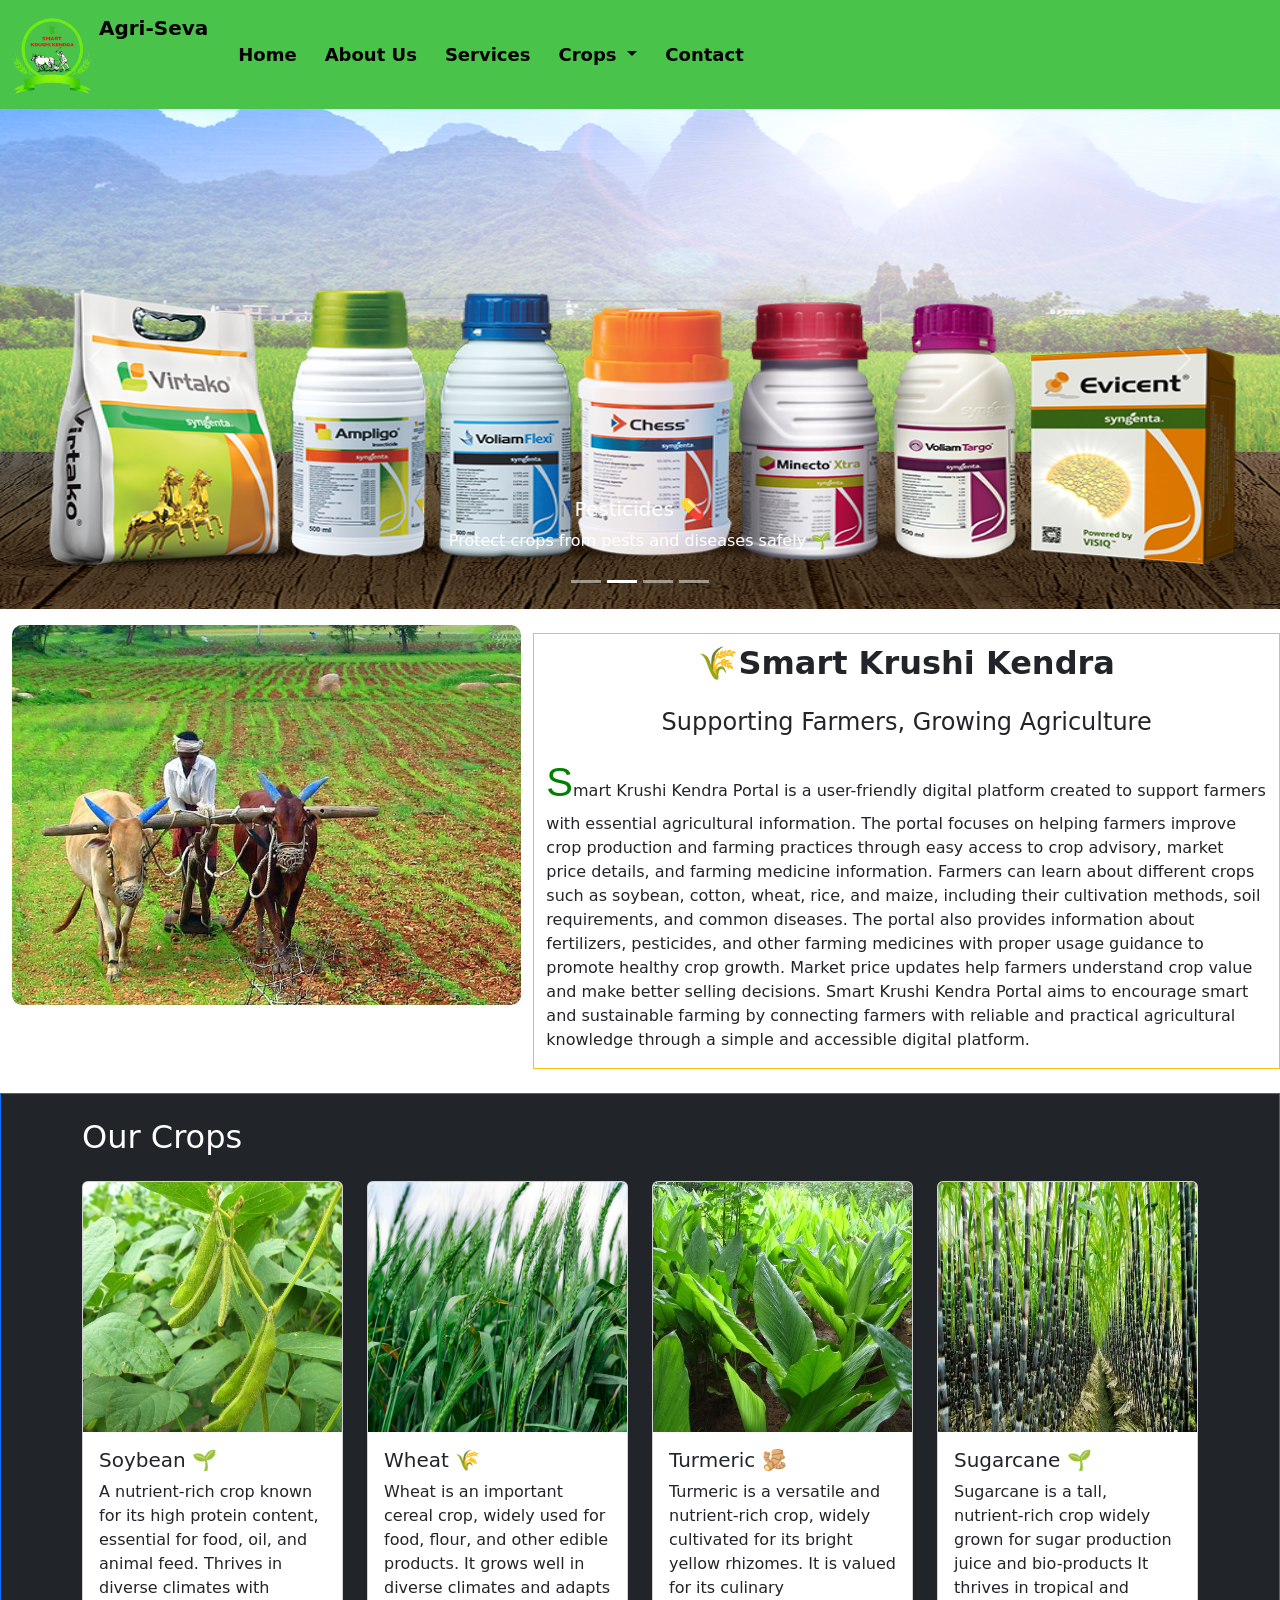
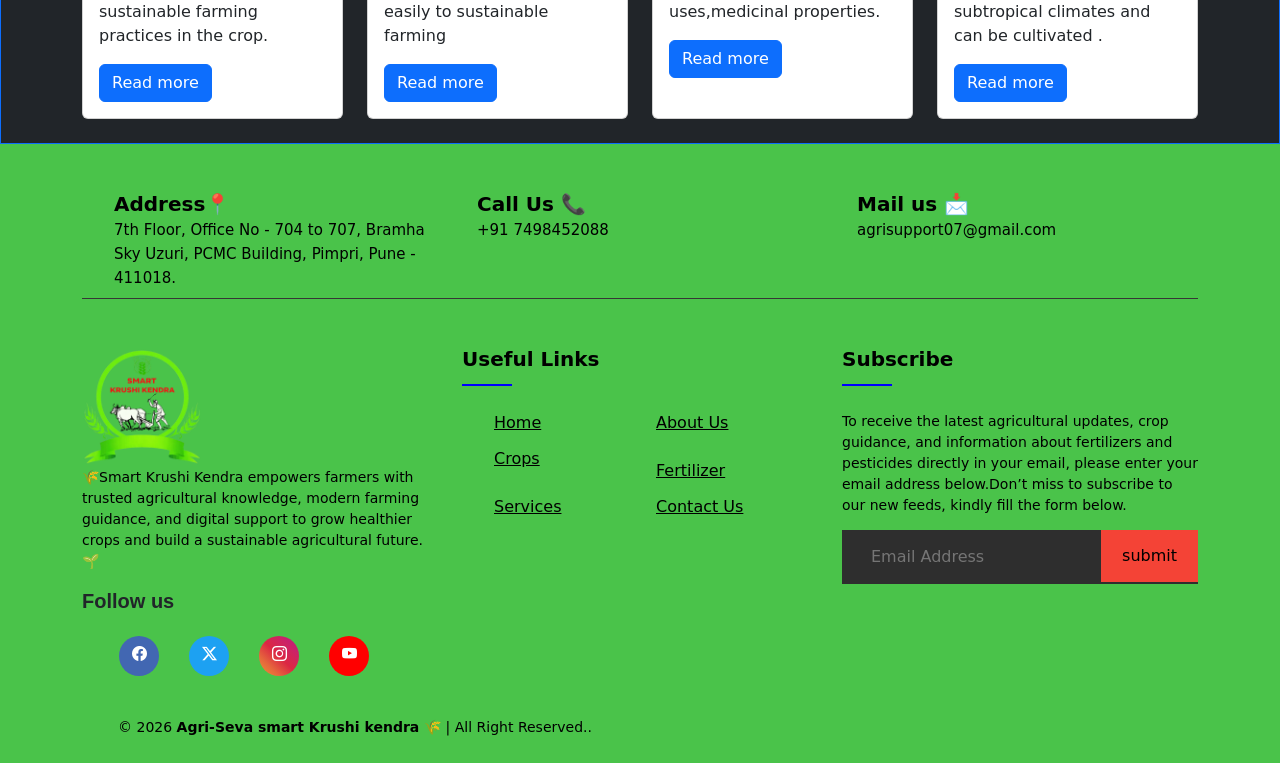
==== index.html @ a7839ab5 "update" ====
<!DOCTYPE html>
<html lang="en">

<head>
    <meta charset="UTF-8">
    <meta name="viewport" content="width=device-width, initial-scale=1.0">
    <title>Home</title>
    <link rel="stylesheet" href="css/index.css">
    <link rel="stylesheet" href="https://cdn.jsdelivr.net/npm/bootstrap-icons@1.13.1/font/bootstrap-icons.min.css">

    <link href="https://cdn.jsdelivr.net/npm/bootstrap@5.3.8/dist/css/bootstrap.min.css" rel="stylesheet"
        integrity="sha384-sRIl4kxILFvY47J16cr9ZwB07vP4J8+LH7qKQnuqkuIAvNWLzeN8tE5YBujZqJLB" crossorigin="anonymous">
</head>

<body>
    <!-- Header section start -->
    <header>
        <nav class="navbar navbar-expand-lg">
            <div class="container-fluid">
                <a class="navbar-brand" href="index.html">
                    <img src="images/flogo.png" alt="" width="80" height="80" class="d-inline-block align-text-top">
                    Agri-Seva
                </a>
                <button class="navbar-toggler" type="button" data-bs-toggle="collapse"
                    data-bs-target="#navbarSupportedContent" aria-controls="navbarSupportedContent"
                    aria-expanded="false" aria-label="Toggle navigation">
                    <span class="navbar-toggler-icon"></span>
                </button>
                <div class="collapse navbar-collapse" id="navbarSupportedContent">
                    <ul class="navbar-nav me-auto mb-2 mb-lg-0">
                        <li class="nav-item">
                            <a class="nav-link  vk" aria-current="page" href="index.html">Home</a>
                        </li>
                        <li class="nav-item">
                            <a class="nav-link vk" href="about_Us.html">About Us</a>
                        </li>
                        <li class="nav-item vk">
                        <li class="nav-item ">
                            <a class="nav-link vk" href="services.html">Services</a>
                        </li>
                        <li class="nav-item dropdown ">
                            <a class="nav-link dropdown-toggle vk" href="crops.html" role="button"
                                data-bs-toggle="dropdown" aria-expanded="false">
                                Crops
                            </a>
                            <ul class="dropdown-menu">
                                <li><a class="dropdown-item " href="crops.html">Crops</a></li>
                                <li><a class="dropdown-item " href="seeds.html">Seeds</a></li>
                                <li><a class="dropdown-item " href="fertilizers.html">Fertilizer</a></li>
                            </ul>

                        <li class="nav-item">
                            <a class="nav-link vk " href="contact_us.html">Contact</a>
                        </li>
                </div>
            </div>
        </nav>

    </header>
    <!-- Header section end -->

    <!-- Main section start -->
    <main>
        <!-- slider section start -->
        <section>
            <div id="carouselExampleCaptions" class="carousel slide" data-bs-ride="carousel">
                <div class="carousel-indicators">
                    <button type="button" data-bs-target="#carouselExampleCaptions" data-bs-slide-to="0" class="active"
                        aria-current="true" aria-label="Slide 1"></button>
                    <button type="button" data-bs-target="#carouselExampleCaptions" data-bs-slide-to="1"
                        aria-label="Slide 2"></button>
                    <button type="button" data-bs-target="#carouselExampleCaptions" data-bs-slide-to="2"
                        aria-label="Slide 3"></button>
                    <button type="button" data-bs-target="#carouselExampleCaptions" data-bs-slide-to="3"
                        aria-label="Slide 4"></button>
                </div>
                <div class="carousel-inner">
                    <div class="carousel-item active" data-bs-interval="1500">
                        <img src="images/slider1.png" class="d-block w-100" alt="soyabean" height="500px"
                            width="1700px">
                        <div class="carousel-caption d-none d-md-block">
                            <h5> Soybean🌾</h5>
                            <p>Complete care for quality soybean production.🌾</p>
                        </div>
                    </div>
                    <div class="carousel-item" data-bs-interval="1500">
                        <img src="images/pest1.webp" class="d-block w-100 " alt="pestsides" height="500px"
                            width="1700px">
                        <div class="carousel-caption d-none d-md-block">
                            <h5>Pesticides 💊</h5>
                            <p>Protect crops from pests and diseases safely 🌱</p>
                        </div>
                    </div>
                    <div class="carousel-item" data-bs-interval="1500">
                        <img src="images/cotton.jpg" class="d-block w-100" alt="cotton" height="500px" width="1700px">
                        <div class="carousel-caption d-none d-md-block">
                            <h5>Cotton Cultivation 🌱</h5>
                            <p>Smart practices for healthy cotton growth 🌱</p>
                        </div>
                    </div>
                    <div class="carousel-item" data-bs-interval="1500">
                        <img src="images/wheAT.jpg" class="d-block w-100" alt="cotton" height="500px" width="1700px">
                        <div class="carousel-caption d-none d-md-block">
                            <h5>Wheat Crop🌾</h5>
                            <p>Essential farming practices to ensure healthy wheat growth and quality production 🌾</p>
                        </div>
                    </div>

                </div>
                <button class="carousel-control-prev" type="button" data-bs-target="#carouselExampleCaptions"
                    data-bs-slide="prev">
                    <span class="carousel-control-prev-icon" aria-hidden="true"></span>
                    <span class="visually-hidden">Previous</span>
                </button>
                <button class="carousel-control-next" type="button" data-bs-target="#carouselExampleCaptions"
                    data-bs-slide="next">
                    <span class="carousel-control-next-icon" aria-hidden="true"></span>
                    <span class="visually-hidden">Next</span>
                </button>
            </div>

        </section>
        <!-- end slider section -->

        <!-- Second section start -->
        <section class="mt-3 ">
            <div class="container-fluid">
                <div class="row">
                    <div class="col-md-5">
                        <img src="images/farmer - Google Search.jpeg " alt="agri" class="img-fluid img">

                    </div>


                    <div class="col-md-7 border border-warning mt-2">
                        <h2 class="sty1 "> 🌾Smart Krushi Kendra </h2>
                        <h4 class="sty2">Supporting Farmers, Growing Agriculture</h4>
                        <p class="para1 fpara">Smart Krushi Kendra Portal is a user-friendly digital platform created to
                            support farmers
                            with essential agricultural information. The portal focuses on helping farmers improve crop
                            production and farming practices through easy access to crop advisory, market price details,
                            and farming medicine information. Farmers can learn about different crops such as soybean,
                            cotton, wheat, rice, and maize, including their cultivation methods, soil requirements, and
                            common diseases.

                            The portal also provides information about fertilizers, pesticides, and other farming
                            medicines with proper usage guidance to promote healthy crop growth. Market price updates
                            help farmers understand crop value and make better selling decisions. Smart Krushi Kendra
                            Portal aims to encourage smart and sustainable farming by connecting farmers with reliable
                            and practical agricultural knowledge through a simple and accessible digital platform.</p>
                    </div>
                </div>
            </div>

        </section>
        <!-- Second section End-->

        <!-- third section start -->
        <section class="mt-4 py-4 border border-primary bg-dark">
            <div class="container">
                <h2 class="text-white mb-4 "> Our Crops</h2>
                <div class="row g-4 ">
                    <div class="col-md-3 ">
                        <div class="card h-100 styl1">
                            <img src="images/soy-941737_1280.jpg" class="card-img-top yjimg" alt="soyabean">
                            <div class="card-body sty">
                                <h5 class="card-title">Soybean 🌱</h5>
                                <p class="card-text">A nutrient-rich crop known for its high protein content, essential
                                    for food, oil, and animal feed. Thrives in diverse climates with sustainable farming
                                    practices in the crop.</p>
                                <button type="button" class="btn btn-primary" data-bs-toggle="modal"
                                    data-bs-target="#Soybean">
                                    Read more
                                </button>

                            </div>
                        </div>
                    </div>
                    <div class="col-md-3 ">
                        <div class="card h-100 styl1">
                            <img src="images/gheu.jpg" class="card-img-top yjimg" alt="Wheat">
                            <div class="card-body sty">
                                <h5 class="card-title">Wheat 🌾</h5>
                                <p class="card-text">Wheat is an important cereal crop, widely used for food, flour, and
                                    other edible products. It grows well in diverse climates and adapts easily to
                                    sustainable farming </p>
                                <button type="button" class="btn btn-primary" data-bs-toggle="modal"
                                    data-bs-target="#Wheat">
                                    Read more
                                </button>

                            </div>
                        </div>
                    </div>
                    <div class="col-md-3 ">
                        <div class="card h-100 styl1">
                            <img src="images/turmeric2.jpeg" class="card-img-top yjimg" alt="Turmeric">
                            <div class="card-body sty">
                                <h5 class="card-title">Turmeric 🫚</h5>
                                <p class="card-text">Turmeric is a versatile and nutrient-rich crop, widely cultivated
                                    for its bright yellow rhizomes. It is valued for its culinary uses,medicinal
                                    properties.</p>
                                <button type="button" class="btn btn-primary" data-bs-toggle="modal"
                                    data-bs-target="#Turmeric">
                                    Read more
                                </button>
                            </div>
                        </div>
                    </div>
                    <div class="col-md-3 ">
                        <div class="card h-100 styl1">
                            <img src="images/sugarcane.webp" class="card-img-top yjimg" alt="Sugarcane">
                            <div class="card-body sty">
                                <h5 class="card-title">Sugarcane 🌱</h5>
                                <p class="card-text">Sugarcane is a tall, nutrient-rich crop widely grown for sugar
                                    production juice and bio-products It thrives in tropical and subtropical climates
                                    and can be cultivated . </p>
                                <button type="button" class="btn btn-primary" data-bs-toggle="modal"
                                    data-bs-target="#Sugarcane">
                                    Read more
                                </button>
                            </div>
                        </div>
                    </div>
                </div>
            </div>
        </section>



    </main>
    <!-- Main section End-->

    <!-- soyaben crop info -->
    <!-- Button trigger modal -->
    <div class="modal fade" id="Soybean" tabindex="-1" aria-labelledby="exampleModalLabel" aria-hidden="true">
        <div class="modal-dialog  modal-dialog-scrollable modal-xl">
            <div class="modal-content">
                <div class="modal-header">
                    <h1 class="modal-title fs-5" id="exampleModalLabel">Soybean 🌱</h1>
                    <button type="button" class="btn-close" data-bs-dismiss="modal" aria-label="Close"></button>
                </div>
                <div class="modal-body">
                    <div class="container">
                        <div class="row">
                            <div class="col-md-6">
                                <img src="images/green soy.jpeg" alt="" class="img-fluid mb-2">
                                <div class="row">
                                    <div class="col-md-6 mt-2">
                                        <img src="images/seed soy1.jpeg" alt="seed" class="img-fluid">

                                    </div>
                                    <div class="col-md-6 mt-2">
                                        <img src="images/seed2 soya.jpeg" alt="seed 2" class="img-fluid ">
                                    </div>

                                </div>

                            </div>
                            <div class="col-md-6 mt-2">
                                <h3>Soybean(सोयाबीन) 🌱</h3>
                                <p>Soybean is an important crop grown by many farmers in India. It is mainly used for
                                    making edible oil and animal feed, and it is also rich in protein. Soybean plants
                                    help
                                    improve soil fertility because they add nitrogen to the soil, which is helpful for
                                    the
                                    next crop. This crop is mostly grown during the Kharif season, which starts with the
                                    monsoon rains. Farmers usually sow soybean seeds in June or July, when there is
                                    enough
                                    rainfall and warm weather. The crop grows well in a moderate climate and does not
                                    need
                                    too much irrigation if rainfall is good. Soybean takes about 90 to 120 days to grow
                                    fully, depending on the variety and weather conditions. During this time, proper
                                    care
                                    such as weeding and pest control is important for good yield. Harvesting is done
                                    when
                                    the leaves turn yellow and the pods become dry, usually in September or October.
                                    Soybean
                                    is a valuable crop because it gives good income to farmers, improves soil health,
                                    and
                                    supports sustainable agriculture.Soybean is an important oilseed and legume crop
                                    widely
                                    cultivated in India. It is a major source of edible oil and high-quality protein.
                                    Soybean also helps improve soil fertility by fixing nitrogen in the soil, making it
                                    beneficial for crop rotation.</p>

                                <div class="row mt-4">
                                    <div class="col-md-6 mt-3">
                                        <h4>Season :</h4>
                                        <ul>
                                            <li>🌧️ Kharif Season (खरीप) :</li>
                                            <li>Sowing: June – July </li>
                                            <li>Harvesting: September – October</li>
                                        </ul>


                                    </div>
                                    <div class="col-md-6 mt-3">
                                        <h4>Duration:</h4>
                                        <ul>
                                            <li>3 to 4 Months</li>
                                        </ul>
                                    </div>
                                </div>


                            </div>
                        </div>
                    </div>
                </div>
                <div class="modal-footer">
                    <button type="button" class="btn btn-secondary" data-bs-dismiss="modal">Close</button>
                    <!-- <button type="button" class="btn btn-primary">Save changes</button> -->
                </div>
            </div>
        </div>
    </div>

    <!-- soyaben crop info  end-->
    <!-- wheat crop info start -->
    <div class="modal fade" id="Wheat" tabindex="-1" aria-labelledby="exampleModalLabel" aria-hidden="true">
        <div class="modal-dialog  modal-dialog-scrollable modal-xl">
            <div class="modal-content">
                <div class="modal-header">
                    <h1 class="modal-title fs-5" id="exampleModalLabel">Wheat🌾</h1>
                    <button type="button" class="btn-close" data-bs-dismiss="modal" aria-label="Close"></button>
                </div>
                <div class="modal-body">
                    <div class="container">
                        <div class="row">
                            <div class="col-md-6">
                                <img src="images/wheat 34.jpeg" alt="wheat" class="img-fluid mb-2">
                                <div class="row">
                                    <div class="col-md-6 mt-2">
                                        <img src="images/wheat3.jpeg" alt="seed" class="img-fluid">

                                    </div>
                                    <div class="col-md-6 mt-2">
                                        <img src="images/close-up-green-wheat.jpg" alt="seed 2" class="img-fluid ">
                                    </div>

                                </div>

                            </div>
                            <div class="col-md-6 mt-2">
                                <h3>Wheat(गहू) 🌾</h3>
                                <p>Wheat is one of the most important food crops grown in India and many other
                                    countries. It is a major source of food for millions of people and is used to
                                    prepare chapati, bread, pasta, biscuits, and other food items. Wheat grains are rich
                                    in carbohydrates, which provide energy, and also contain protein, fiber, and
                                    essential nutrients. Because of its high food value, wheat plays a vital role in
                                    daily nutrition and food security.

                                    Wheat plants grow well in fertile, well-drained soil and need proper care for good
                                    production. Farmers prepare the land properly before sowing and use quality seeds to
                                    get better yield. Regular irrigation, especially during early growth and flowering
                                    stages, helps the crop grow healthy. Timely removal of weeds and protection from
                                    pests and diseases are important to avoid crop loss. Modern farming methods and
                                    balanced use of fertilizers help improve wheat production.

                                    Wheat farming supports the livelihood of many farmers and contributes significantly
                                    to the agricultural economy. It is a reliable crop that provides stable income and
                                    ensures a steady supply of food. Due to its importance in nutrition and agriculture,
                                    wheat continues to be one of the most valuable crops worldwide.</p>

                                <div class="row mt-4">
                                    <div class="col-md-6 mt-3">
                                        <h4>Season :</h4>
                                        <ul>
                                            <li>Rabi (रब्बी) Season:</li>
                                            <li>Sowing Time: October – November</li>
                                            <li>Harvesting Time: March – April</li>
                                        </ul>

                                    </div>
                                    <div class="col-md-6 mt-3">
                                        <h4>Duration:</h4>
                                        <ul>
                                            <li> 4 to 5 months</li>
                                        </ul>

                                    </div>
                                </div>


                            </div>
                        </div>
                    </div>
                </div>
                <div class="modal-footer">
                    <button type="button" class="btn btn-secondary" data-bs-dismiss="modal">Close</button>
                    <!-- <button type="button" class="btn btn-primary">Save changes</button> -->
                </div>
            </div>
        </div>
    </div>

    <!-- wheat crop info end-->
    <!-- Turmeric crop info start -->

    <div class="modal fade" id="Turmeric" tabindex="-1" aria-labelledby="exampleModalLabel" aria-hidden="true">
        <div class="modal-dialog  modal-dialog-scrollable modal-xl">
            <div class="modal-content">
                <div class="modal-header">
                    <h1 class="modal-title fs-5" id="exampleModalLabel">Turmeric 🫚</h1>
                    <button type="button" class="btn-close" data-bs-dismiss="modal" aria-label="Close"></button>
                </div>
                <div class="modal-body">
                    <div class="container">
                        <div class="row">
                            <div class="col-md-6">
                                <img src="images/turmeric.jpeg" alt="" class="img-fluid mb-2">
                                <div class="row">
                                    <div class="col-md-6 mt-2">
                                        <img src="images/1332105-turmeric.jpg" alt="seed" class="img-fluid">

                                    </div>
                                    <div class="col-md-6 mt-2">
                                        <img src="images/turmeric3.jpg" alt="seed 2" class="img-fluid ">
                                    </div>

                                </div>

                            </div>
                            <div class="col-md-6 mt-2">
                                <h3>Turmeric(हळद) 🫚</h3>
                                <p>Turmeric is an important spice crop widely grown in India. It is well known for its
                                    yellow color and is commonly used in cooking, medicine, and religious purposes.
                                    Turmeric has many health benefits and is valued for its antibacterial and medicinal
                                    properties. Because of its high demand in domestic and international markets,
                                    turmeric is an important cash crop for farmers.

                                    Turmeric grows well in warm and humid climate and requires moderate rainfall. It is
                                    usually cultivated in fertile, well-drained soil rich in organic matter. Farmers
                                    prepare the land properly and plant turmeric rhizomes instead of seeds. Regular
                                    watering, timely weeding, and proper nutrient management are important for healthy
                                    crop growth. Turmeric plants take several months to mature and need careful
                                    attention during the growing period.

                                    Turmeric is mainly grown during the Kharif season. Planting is done in June or July
                                    with the onset of monsoon rains. The crop is harvested after the leaves turn yellow
                                    and dry, usually between January and February. Turmeric has a long growing period,
                                    but it gives good returns to farmers. It improves farm income and supports
                                    sustainable agriculture. Due to its wide use in food, medicine, and cosmetics,
                                    turmeric remains a valuable crop in Indian agriculture.</p>

                                <div class="row mt-4">
                                    <div class="col-md-6 mt-3">
                                        <h4>Season :</h4>
                                        <ul>
                                            <li>🌧️ Kharif Season (खरीप) :</li>
                                            <li>Sowing: June – July </li>
                                            <li>Harvesting Time: February- March_April</li>
                                        </ul>


                                    </div>
                                    <div class="col-md-6 mt-3">
                                        <h4>Duration:</h4>
                                        <ul>
                                            <li> 8 to 9 Month</li>
                                            <li class="mt-3">Turmeric is an annual crop with a growing period of about 8
                                                to 9 months.</li>
                                        </ul>
                                    </div>
                                </div>


                            </div>
                        </div>
                    </div>
                </div>
                <div class="modal-footer">
                    <button type="button" class="btn btn-secondary" data-bs-dismiss="modal">Close</button>
                    <!-- <button type="button" class="btn btn-primary">Save changes</button> -->
                </div>
            </div>
        </div>
    </div>

    <!-- Turmeric crop info end -->
    <!-- Sugarcane crop info start -->
    <div class="modal fade" id="Sugarcane" tabindex="-1" aria-labelledby="exampleModalLabel" aria-hidden="true">
        <div class="modal-dialog  modal-dialog-scrollable modal-xl">
            <div class="modal-content">
                <div class="modal-header">
                    <h1 class="modal-title fs-5" id="exampleModalLabel">Sugarcane 🌾</h1>
                    <button type="button" class="btn-close" data-bs-dismiss="modal" aria-label="Close"></button>
                </div>
                <div class="modal-body">
                    <div class="container">
                        <div class="row">
                            <div class="col-md-6">
                                <img src="images/sugarcane1.jpg" alt="" class="img-fluid mb-2">
                                <div class="row">
                                    <div class="col-md-6 mt-2">
                                        <img src="images/webtechexperts-sugarcane-5388614_1280.jpg" alt="seed"
                                            class="img-fluid">

                                    </div>
                                    <div class="col-md-6 mt-2">
                                        <img src="images/sugarcane.webp" alt="seed 2" class="img-fluid ">
                                    </div>

                                </div>

                            </div>
                            <div class="col-md-6 mt-2">
                                <h3>Sugarcane / ऊस 🌾</h3>
                                <p>Sugarcane is an important commercial crop grown widely in India, especially in
                                    Maharashtra. It is mainly cultivated for producing sugar, jaggery (gul), and
                                    molasses. Sugarcane needs a warm climate, plenty of sunlight, and sufficient water
                                    for good growth. The crop grows tall with long, jointed stems filled with sweet
                                    juice.

                                    Farmers usually plant sugarcane using stem cuttings called setts. After planting,
                                    regular irrigation and proper fertilizer application are very important because
                                    sugarcane is a long-duration and water-loving crop. Weed control in the early stages
                                    helps in better growth.

                                    Sugarcane improves farmers’ income as it gives high yield when managed properly.
                                    After harvesting, the leftover crop waste is also useful as cattle fodder and for
                                    making compost. Sugarcane plays a major role in rural employment and supports many
                                    agro-based industries like sugar factories and jaggery units. With good soil
                                    management and timely care, sugarcane provides stable and profitable returns to
                                    farmers.</p>

                                <div class="row mt-4">
                                    <div class="col-md-6 mt-3">
                                        <h4>Season :</h4>
                                        <ul>
                                            <li>Kharif planting: June – July</li>
                                            <li>Rabi planting:   Oct–Nov </li>
                                        
                                        </ul>


                                    </div>
                                    <div class="col-md-6 mt-3">
                                        <h4>Duration:</h4>
                                        <ul>
                                            <li>12 to 18 months</li>
                                            <li class="mt-3">Sugarcane grown as an annual crop and can be planted in
                                                both seasons, depending on region and irrigation.
                                            </li>
                                        </ul>
                                    </div>
                                </div>


                            </div>
                        </div>
                    </div>
                </div>
                <div class="modal-footer">
                    <button type="button" class="btn btn-secondary" data-bs-dismiss="modal">Close</button>
                    <!-- <button type="button" class="btn btn-primary">Save changes</button> -->
                </div>
            </div>
        </div>
    </div>

    <!-- Sugarcane crop info End-->






    <!-- footer section start -->

    <footer class="footer-section">
        <div class="container ">
            <div class="footer-cta pt-5 ">
                <div class="row">
                    <div class="col-xl-4 col-md-4 mb-30">
                        <div class="single-cta">
                            <i class="fas fa-map-marker-alt"></i>
                            <div class="cta-text">
                                <h4>Address📍</h4>
                                <span>7th Floor, Office No - 704 to 707, Bramha Sky Uzuri, PCMC Building,
                                    Pimpri, Pune - 411018. </span>
                            </div>
                        </div>
                    </div>
                    <div class="col-xl-4 col-md-4 mb-30">
                        <div class="single-cta">
                            <i class="fas fa-phone"></i>
                            <div class="cta-text">
                                <h4>Call Us 📞</h4>
                                <span>+91 7498452088</span>
                            </div>
                        </div>
                    </div>
                    <div class="col-xl-4 col-md-4 mb-30">
                        <div class="single-cta">
                            <i class="far fa-envelope-open"></i>
                            <div class="cta-text">
                                <h4>Mail us 📩</h4>
                                <span>agrisupport07@gmail.com</span>
                            </div>
                        </div>
                    </div>
                </div>
            </div>
            <div class="footer-content pt-5 pb-1">
                <div class="row">
                    <div class="col-xl-4 col-lg-4 mb-50">
                        <div class="footer-widget">
                            <div class="footer-logo">
                                <a href="index.html"><img src="images/flogo.png" class="img-fluid" alt="logo"></a>
                            </div>
                            <div class="footer-text">
                                <p> 🌾Smart Krushi Kendra empowers farmers with trusted agricultural knowledge, modern
                                    farming guidance, and digital support to grow healthier crops and build a
                                    sustainable agricultural future.🌱
                                </p>
                            </div>
                            <div class="footer-social-icon">
                                <span class="text-dark">Follow us</span>
                                <ul class="social_icon">
                                    <li><a href="https://www.facebook.com/"><i class="bi bi-facebook"></i> </a></li>
                                    <li><a href="https://x.com/"><i class="bi bi-twitter-x"></i></a></li>
                                    <li><a href="https://www.instagram.com/accounts/login/"><i
                                                class="bi bi-instagram"></i></i></a></li>
                                    <li><a href="https://www.youtube.com/"><i class="bi bi-youtube"></i></i></i></a>
                                    </li>
                                </ul>
                            </div>
                        </div>
                    </div>
                    <div class="col-xl-4 col-lg-4 col-md-6 mb-30">
                        <div class="footer-widget">
                            <div class="footer-widget-heading">
                                <h3>Useful Links</h3>
                            </div>
                            <ul>
                                <li><a href="index.html">Home</a></li>
                                <li><a href="about_Us.html">About Us</a></li>
                                <li><a href="crops.html">Crops</a></li>
                                <li><a href="seeds.html"></a></li>
                                <li><a href="fertilizers.html">Fertilizer</a></li>
                                <li><a href="services.html">Services</a></li>
                                <li><a href="contact.html">Contact us</a></li>
                            </ul>
                        </div>
                    </div>
                    <div class="col-xl-4 col-lg-4 col-md-6 mb-50">
                        <div class="footer-widget">
                            <div class="footer-widget-heading">
                                <h3>Subscribe</h3>
                            </div>
                            <div class="footer-text mb-25">
                                <p> To receive the latest agricultural updates, crop guidance, and information about
                                    fertilizers and pesticides directly in your email, please enter your email address
                                    below.Don’t miss to subscribe to our new feeds, kindly fill the form below.</p>
                            </div>
                            <div class="subscribe-form">
                                <form action="#">
                                    <input type="text" placeholder="Email Address">
                                    <button>submit</button>
                                </form>
                            </div>
                        </div>
                    </div>
                </div>
            </div>
        </div>
        <div class="copyright-area">
            <div class="container">
                <div class="row">
                    <div class="col-xl-6 col-lg-6 text-center text-lg-left">
                        <div class="copyright-text text-center">
                            <p> &copy; 2026 <b>Agri-Seva smart Krushi kendra 🌾</b> | All Right Reserved..</p>
                            <!-- <a href="#">Soumitra Ghosh</a></p> -->
                        </div>
                    </div>
                    <div class="col-xl-6 col-lg-6 d-none d-lg-block text-right">

                    </div>
                </div>
            </div>
        </div>
    </footer>
    <!-- footer section End -->


    <script src="https://cdn.jsdelivr.net/npm/bootstrap@5.3.8/dist/js/bootstrap.bundle.min.js"
        integrity="sha384-FKyoEForCGlyvwx9Hj09JcYn3nv7wiPVlz7YYwJrWVcXK/BmnVDxM+D2scQbITxI"
        crossorigin="anonymous"></script>
</body>

</html>
---- css/index.css ----
/* Header section :start */
/* Header background */
header {
  background-color: rgb(74, 195, 74);
  /* soft light green */
  font-size: 18px;
  font-weight: 600;
  font-family: system-ui, -apple-system, BlinkMacSystemFont, 'Segoe UI', Roboto, sans-serif;
  background-color: rgb(74, 195, 74);
  /* soft light green */
  font-size: 18px;
  font-weight: 600;
  font-family: system-ui, -apple-system, BlinkMacSystemFont, 'Segoe UI', Roboto, sans-serif;
  position: sticky;
  top: 0;
  z-index: 1000;
  /* background-color:#008010ba ; */

}

/* Brand text */
.navbar-brand {
  color: black;
  /* dark green */
  font-size: 22px;
  font-weight: 700;
}

/* Nav links */
.nav-link.vk {
  color: black;
  /* natural green */
  margin: 0 6px;
  transition: all 0.3s ease;
  border-radius: 20px;
  padding: 6px 14px;
}

/* Hover effect */
.nav-link.vk:hover {
  background-color: white;
  color: black;
  transform: translateY(-2px);
}

/* Dropdown menu */
.dropdown-menu {
  background-color: #f1f8e9;
}

.dropdown-item {
  color: #2e7d32;
  font-weight: 500;
}

.dropdown-item:hover {
  background-color: #c5e1a5;
  color: #1b5e20;
}

.sty1 {
  text-align: center;
  font-family: system-ui, -apple-system, BlinkMacSystemFont, 'Segoe UI', Roboto, Oxygen, Ubuntu, Cantarell, 'Open Sans', 'Helvetica Neue', sans-serif;
  font-weight: 600;
  margin-top: 10px;
  margin-bottom: 5px;
}

.sty2 {
  text-align: center;
  margin-top: 26px;
  margin-bottom: 15px;
}

.yjimg {
  height: 250px;
  width: 150px;
}

.sty {
  font-weight: 500;
  font-family: system-ui, -apple-system, BlinkMacSystemFont, 'Segoe UI', Roboto, Oxygen, Ubuntu, Cantarell, 'Open Sans', 'Helvetica Neue', sans-serif;


}
.styl1{
  transition: transform 0.2s ease-in;
}

.styl1:hover {
  transform: scale(1.1);
}

.fpara::first-letter {
  font-size: 40px;
  color: green;
  font-family: Verdana, Geneva, Tahoma, sans-serif;
  font-weight: 400;
}

.img {
  border-radius: 10px;
}

/* Header section end */

/* Footer section start */

.foot1 {
  text-align: center;
  font-family: system-ui, -apple-system, BlinkMacSystemFont, 'Segoe UI', Roboto, Oxygen, Ubuntu, Cantarell, 'Open Sans', 'Helvetica Neue', sans-serif;
}


.footer-section {
  background: rgb(74, 195, 74);
  background: rgb(74, 195, 74);;
  position: relative;
}

.footer-cta {
  border-bottom: 1px solid #373636;
  padding-bottom: 8px !important;
}

.single-cta i {
  color: #ff5e14;
  font-size: 30px;
  float: left;
  margin-top: 8px;
}

.cta-text {
  padding-left: 15px;
  display: inline-block;
}

.cta-text h4 {
  color: black;
  font-size: 20px;
  font-weight: 600;
  margin-bottom: 2px;
}

.cta-text span {
  color: black;
  font-size: 15px;
}

.footer-content {
  position: relative;
  z-index: 2;
}

.footer-pattern img {
  position: absolute;
  top: 0;
  left: 0;
  height: 330px;
  background-size: cover;
  background-position: 100% 100%;
}

.footer-logo img {
  max-width: 120px;
}

.footer-text p {
  margin-bottom: 14px;
  font-size: 14px;
  color: black;
  line-height: 21px;
}

.footer-social-icon span {
  color: #fff;
  display: block;
  font-size: 20px;
  font-weight: 700;
  font-family: "Poppins", sans-serif;
  margin-bottom: 20px;
}

.footer-social-icon a {
  color: #fff;
  font-size: 16px;
  margin-right: 15px;
}

.footer-social-icon i {
  height: 40px;
  width: 40px;
  text-align: center;
  line-height: 38px;
  border-radius: 50%;
}

.facebook-bg {
  background: #3b5998;
}

.twitter-bg {
  background: #55acee;
}

.google-bg {
  background: #dd4b39;
}

.footer-widget-heading h3 {
  color: black;
  font-size: 20px;
  font-weight: 600;
  margin-bottom: 40px;
  position: relative;
}

.footer-widget-heading h3::before {
  content: "";
  position: absolute;
  left: 0;
  bottom: -15px;
  height: 2px;
  width: 50px;
  background: blue;
}

.footer-widget ul li {
  display: inline-block;
  float: left;
  width: 50%;
  margin-bottom: 12px;
}

.footer-widget ul li a:hover {
  color: blue;
}

.footer-widget ul li a {
  color: black;
  text-transform: capitalize;
}

.subscribe-form {
  position: relative;
  overflow: hidden;
}

.subscribe-form input {
  width: 100%;
  padding: 14px 28px;
  background: #2e2e2e;
  border: 1px solid #2e2e2e;
  color: #fff;
}

.subscribe-form button {
  position: absolute;
  right: 0;
  background: #f44336;
  padding: 13px 20px;
  border: 1px solid #f44336;
  top: 0;
}

.subscribe-form button i {
  color: #fff;
  font-size: 22px;
  transform: rotate(-6deg);
}

.copyright-area {
  background: rgb(74, 195, 74);
  background: rgb(74, 195, 74);
  padding: 25px 0;
}

.copyright-text p {
  margin: 0;
  font-size: 14px;
  color: black;
}

.copyright-text p a {
  color: #ff5e14;
}

.footer-menu li {
  display: inline-block;
  margin-left: 20px;
}

.footer-menu li:hover a {
  color: #ff5e14;
}

.footer-menu li a {
  font-size: 14px;
  color: #878787;
}

.footer-cta .row .col-xl-4:nth-child(1) .single-cta i {
  position: absolute;
  color: #ff5e14;
}

.footer-cta .row .col-xl-4:nth-child(1) .single-cta .cta-text {
  padding-left: 32px;
}

.footer-cta .row .col-xl-4:nth-child(2) .single-cta i {
  color: #14ffa7;
}

.footer-cta .row .col-xl-4:nth-child(3) .single-cta i {
  color: #ffd700;
}

.footer-social-icon .social_icon {
  text-align: left;
}

.footer-social-icon .social_icon li {
  float: inherit !important;
  display: inline-block !important;
  width: inherit;
}

.footer-social-icon .social_icon li a i {
  font-size: 15px;
  line-height: 39px;
}

.footer-social-icon .social_icon li a {
  width: 40px;
  height: 40px;
}

.social_icon {
  text-align: right;
  margin: 0;
  margin-top: 3px;
}

.social_icon li {
  display: inline-block;
  margin: 0 5px;
}

.social_icon li a {
  display: inline-block;
  width: 25px;
  height: 25px;
  background: #fff;
  color: #000;
  text-align: center;
  border-radius: 100%;
  transition: 0.2s ease-in-out;
}

.social_icon li a i {
  font-size: 15px;
  line-height: 20px;
}

.social_icon li:nth-child(1) a {
  background: #4267b2;
  color: #fff;
}

.social_icon li:nth-child(2) a {
  background: #1da1f2;
  color: #fff;
}

.social_icon li:nth-child(3) a {
  background: #f09433;
  background: -moz-linear-gradient(45deg,
      #f09433 0%,
      #e6683c 25%,
      #dc2743 50%,
      #cc2366 75%,
      #bc1888 100%);
  background: -webkit-linear-gradient(45deg,
      #f09433 0%,
      #e6683c 25%,
      #dc2743 50%,
      #cc2366 75%,
      #bc1888 100%);
  background: linear-gradient(45deg,
      #f09433 0%,
      #e6683c 25%,
      #dc2743 50%,
      #cc2366 75%,
      #bc1888 100%);
  filter: progid:DXImageTransform.Microsoft.gradient(startColorstr='#f09433', endColorstr='#bc1888', GradientType=1);
  color: #fff;
}

.social_icon li:nth-child(4) a {
  background: #ff0000;
  color: #fff;
}

.social_icon li:nth-child(1):hover a {
  background: #fff;
  color: #4267b2;
}

.social_icon li:nth-child(2):hover a {
  background: #fff;
  color: #1da1f2;
}

.social_icon li:nth-child(3):hover a {
  background: #fff;
  color: #bc1888;
}

.social_icon li:nth-child(4):hover a {
  background: #fff;
  color: #ff0000;
}

/* footer section end */
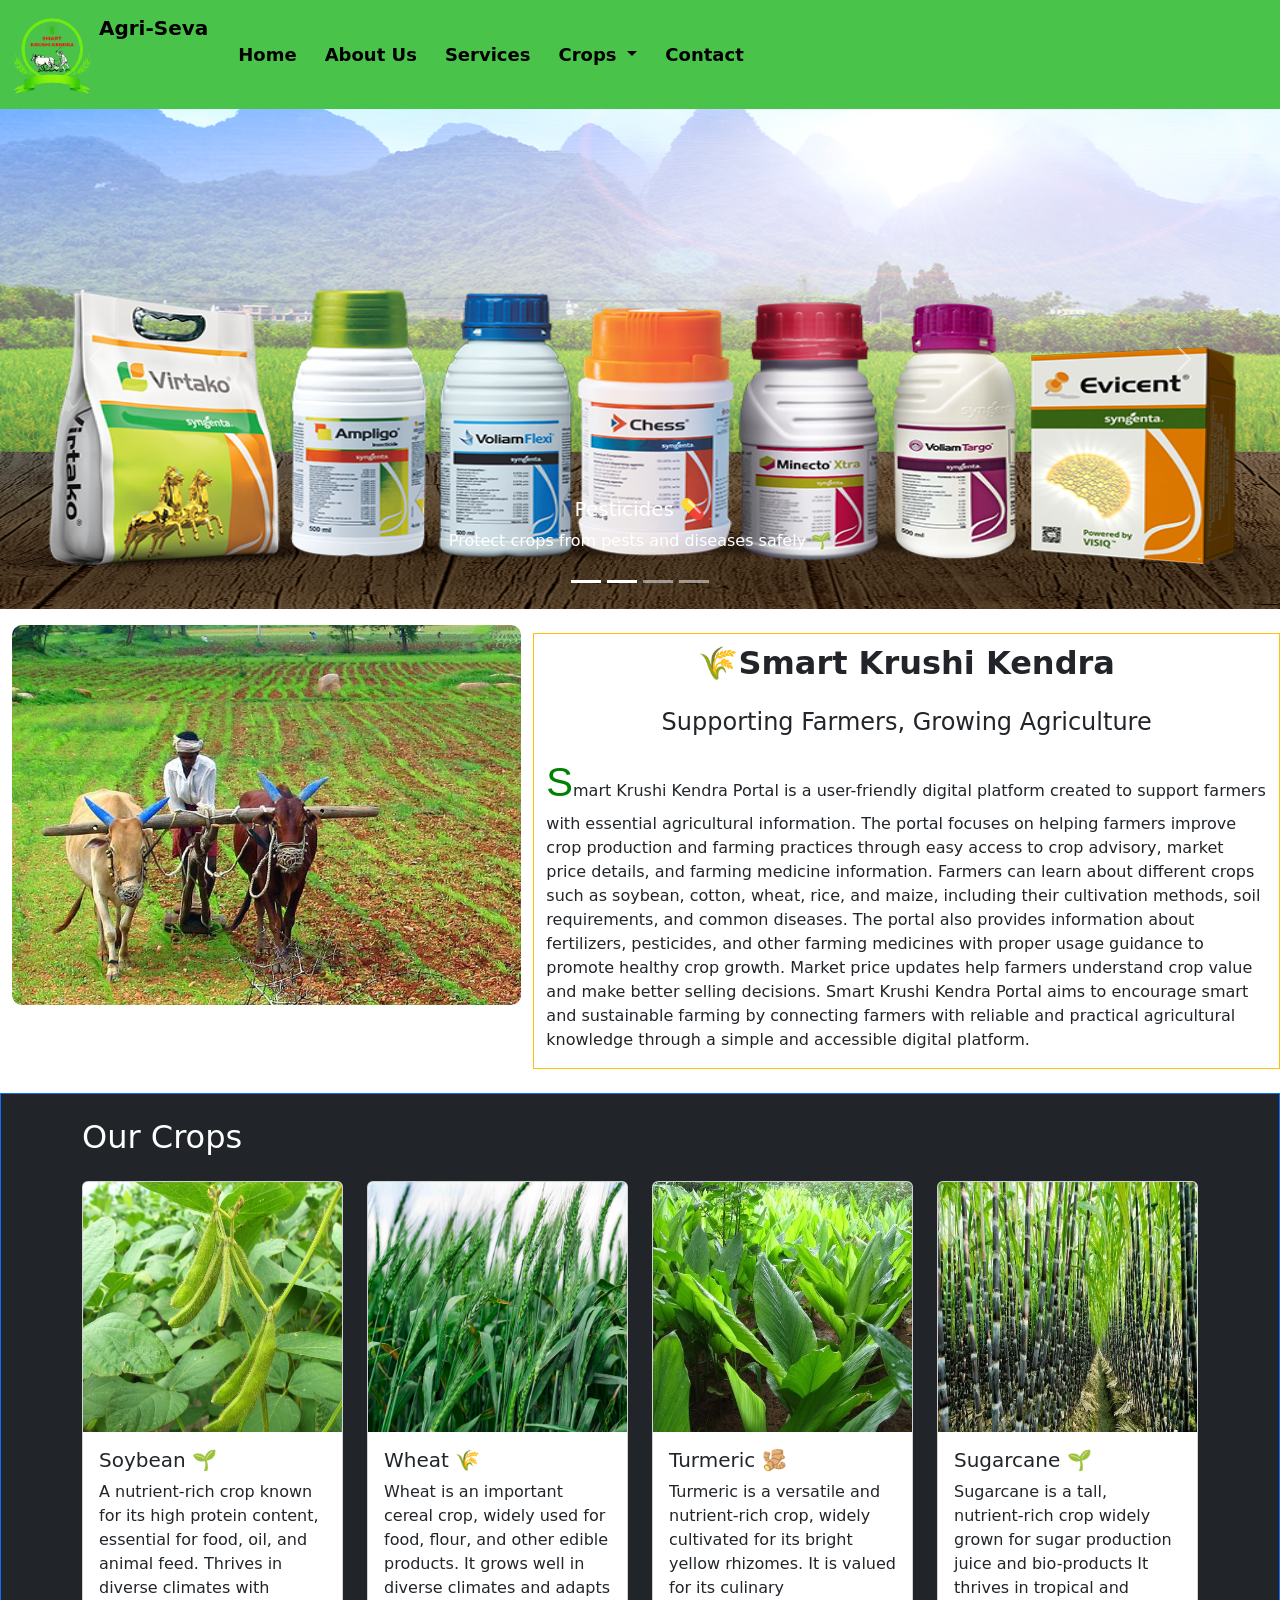
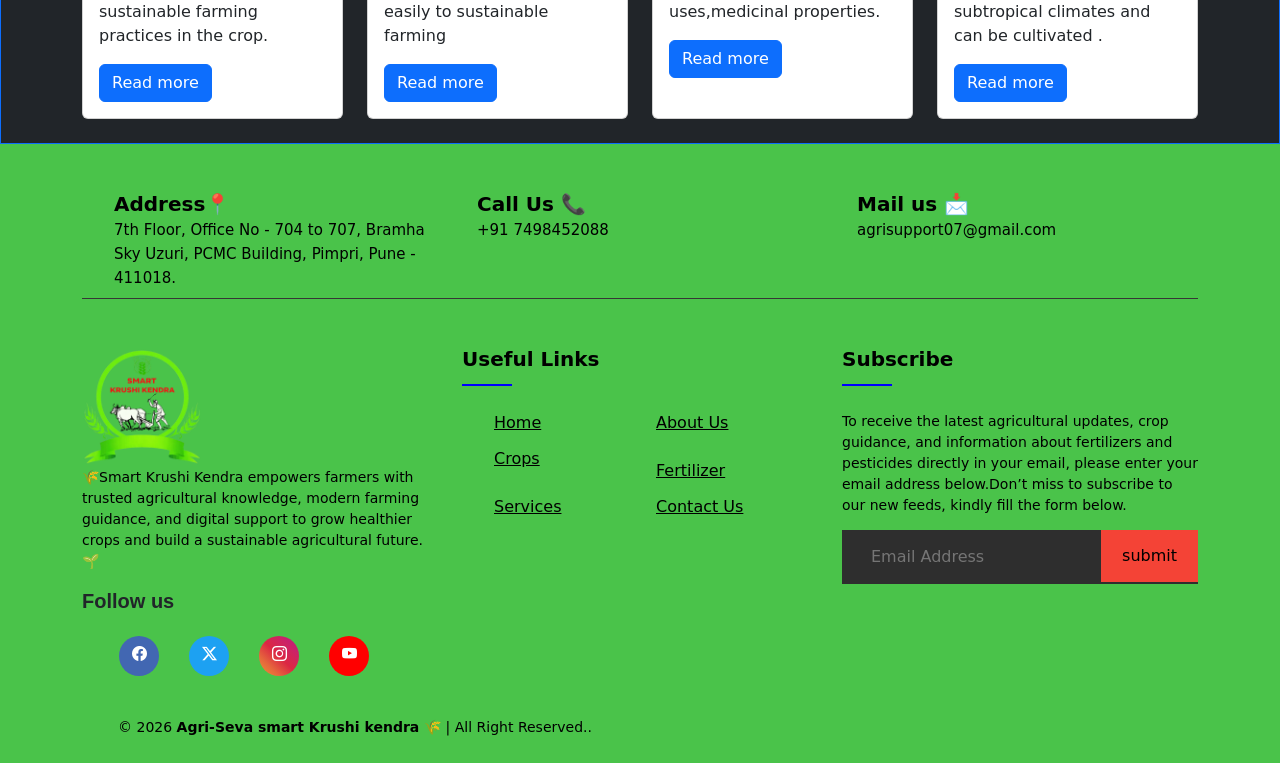
==== commit 299283d3: "update" ====
--- a/index.html
+++ b/index.html
@@ -530,8 +530,8 @@
                                         <h4>Season :</h4>
                                         <ul>
                                             <li>Kharif planting: June – July</li>
-                                            <li>Rabi planting:   Oct–Nov </li>
-                                        
+                                            <li>Rabi planting: Oct–Nov </li>
+
                                         </ul>
 
 
@@ -658,7 +658,7 @@
                             <div class="subscribe-form">
                                 <form action="#">
                                     <input type="text" placeholder="Email Address">
-                                    <button>submit</button>
+                                    <button onclick="submitted()" id="submit">submit</button>
                                 </form>
                             </div>
                         </div>
@@ -688,6 +688,13 @@
     <script src="https://cdn.jsdelivr.net/npm/bootstrap@5.3.8/dist/js/bootstrap.bundle.min.js"
         integrity="sha384-FKyoEForCGlyvwx9Hj09JcYn3nv7wiPVlz7YYwJrWVcXK/BmnVDxM+D2scQbITxI"
         crossorigin="anonymous"></script>
+
+    <script>
+        function submitted() {
+            alert("!Thank you for Subscribing 🙏! You will now receive the latest crop updates, farming tips, and agricultural guidance in your email.");
+        }
+
+    </script>
 </body>
 
 </html>
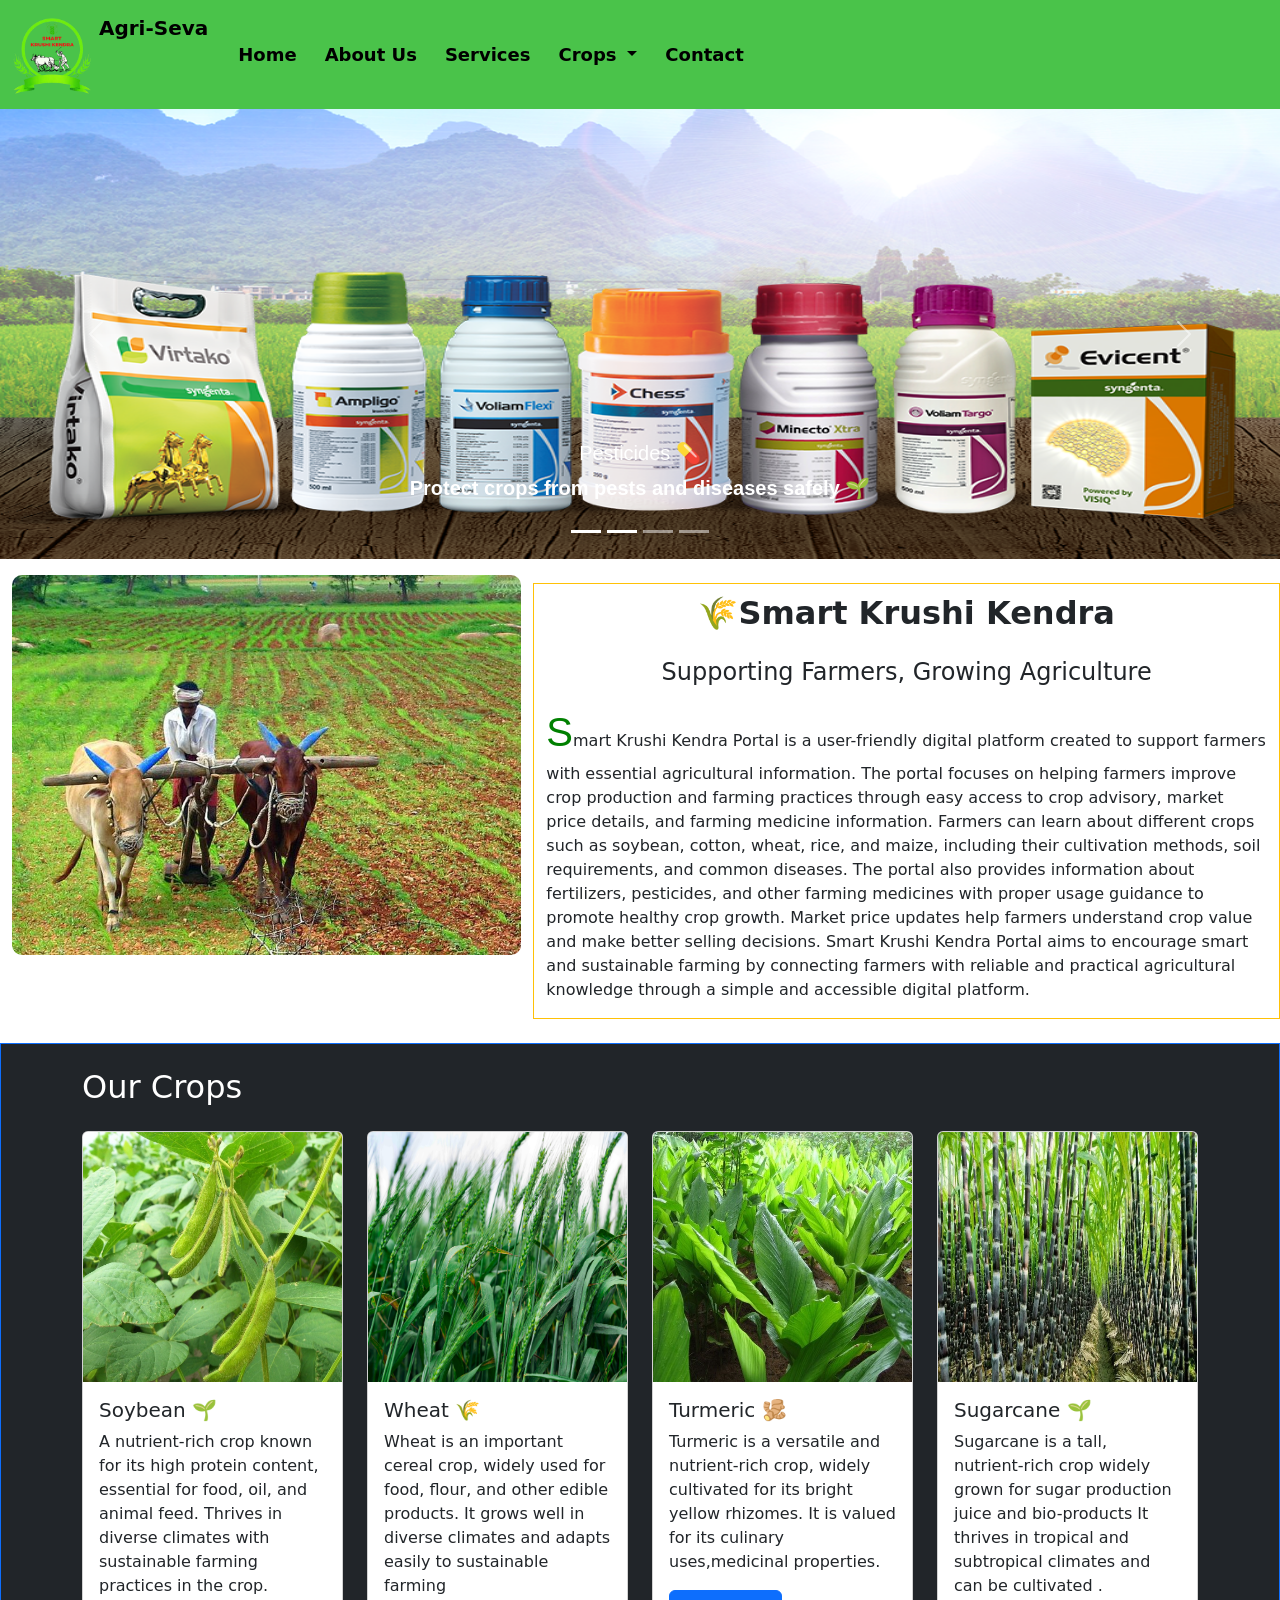
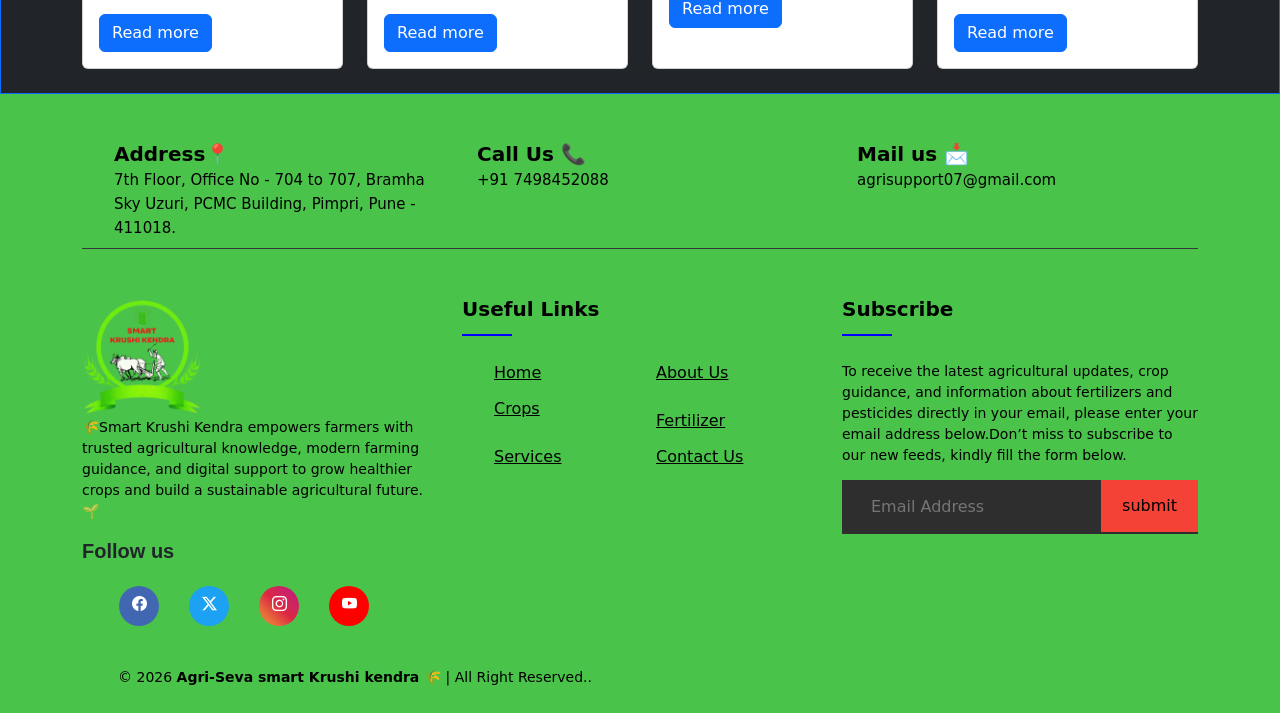
==== commit 1fd23e2d: "updates" ====
--- a/index.html
+++ b/index.html
@@ -76,31 +76,34 @@
                 </div>
                 <div class="carousel-inner">
                     <div class="carousel-item active" data-bs-interval="1500">
-                        <img src="images/slider1.png" class="d-block w-100" alt="soyabean" height="500px"
+                        <img src="images/Download Calming ready to harvest cotton landscapes for web use for free.jpeg"
+                            class="d-block w-100" alt="soyabean" height="450px" width="1700px">
+                        <div class="carousel-caption  d-md-block style1">
+                            <h5>Cotton Cultivation 🌱</h5>
+                            <p>Smart practices for healthy cotton growth 🌱</p>
+
+                        </div>
+                    </div>
+                    <div class="carousel-item" data-bs-interval="1500">
+                        <img src="images/pest1.webp" class="d-block w-100 " alt="pestsides" height="450px"
                             width="1700px">
-                        <div class="carousel-caption d-none d-md-block">
+                        <div class="carousel-caption  d-md-block style1">
+                            <h5>Pesticides 💊</h5>
+                            <p>Protect crops from pests and diseases safely 🌱</p>
+
+                        </div>
+                    </div>
+                    <div class="carousel-item" data-bs-interval="1500">
+                        <img src="images/slider1.png" class="d-block w-100" alt="cotton" height="450px" width="1700px">
+                        <div class="carousel-caption d-md-block style1">
+
                             <h5> Soybean🌾</h5>
                             <p>Complete care for quality soybean production.🌾</p>
                         </div>
                     </div>
                     <div class="carousel-item" data-bs-interval="1500">
-                        <img src="images/pest1.webp" class="d-block w-100 " alt="pestsides" height="500px"
-                            width="1700px">
-                        <div class="carousel-caption d-none d-md-block">
-                            <h5>Pesticides 💊</h5>
-                            <p>Protect crops from pests and diseases safely 🌱</p>
-                        </div>
-                    </div>
-                    <div class="carousel-item" data-bs-interval="1500">
-                        <img src="images/cotton.jpg" class="d-block w-100" alt="cotton" height="500px" width="1700px">
-                        <div class="carousel-caption d-none d-md-block">
-                            <h5>Cotton Cultivation 🌱</h5>
-                            <p>Smart practices for healthy cotton growth 🌱</p>
-                        </div>
-                    </div>
-                    <div class="carousel-item" data-bs-interval="1500">
-                        <img src="images/wheAT.jpg" class="d-block w-100" alt="cotton" height="500px" width="1700px">
-                        <div class="carousel-caption d-none d-md-block">
+                        <img src="images/wheAT.jpg" class="d-block w-100" alt="cotton" height="450px" width="1700px">
+                        <div class="carousel-caption  d-md-block style1">
                             <h5>Wheat Crop🌾</h5>
                             <p>Essential farming practices to ensure healthy wheat growth and quality production 🌾</p>
                         </div>
--- a/css/index.css
+++ b/css/index.css
@@ -100,6 +100,14 @@
 
 .img {
   border-radius: 10px;
+}
+
+.style1{
+  padding: 10px 10px 10px 10px ;
+  font-size: 20px;
+  font-family: sans-serif;
+  font-weight: 600;text-align: center;
+  
 }
 
 /* Header section end */
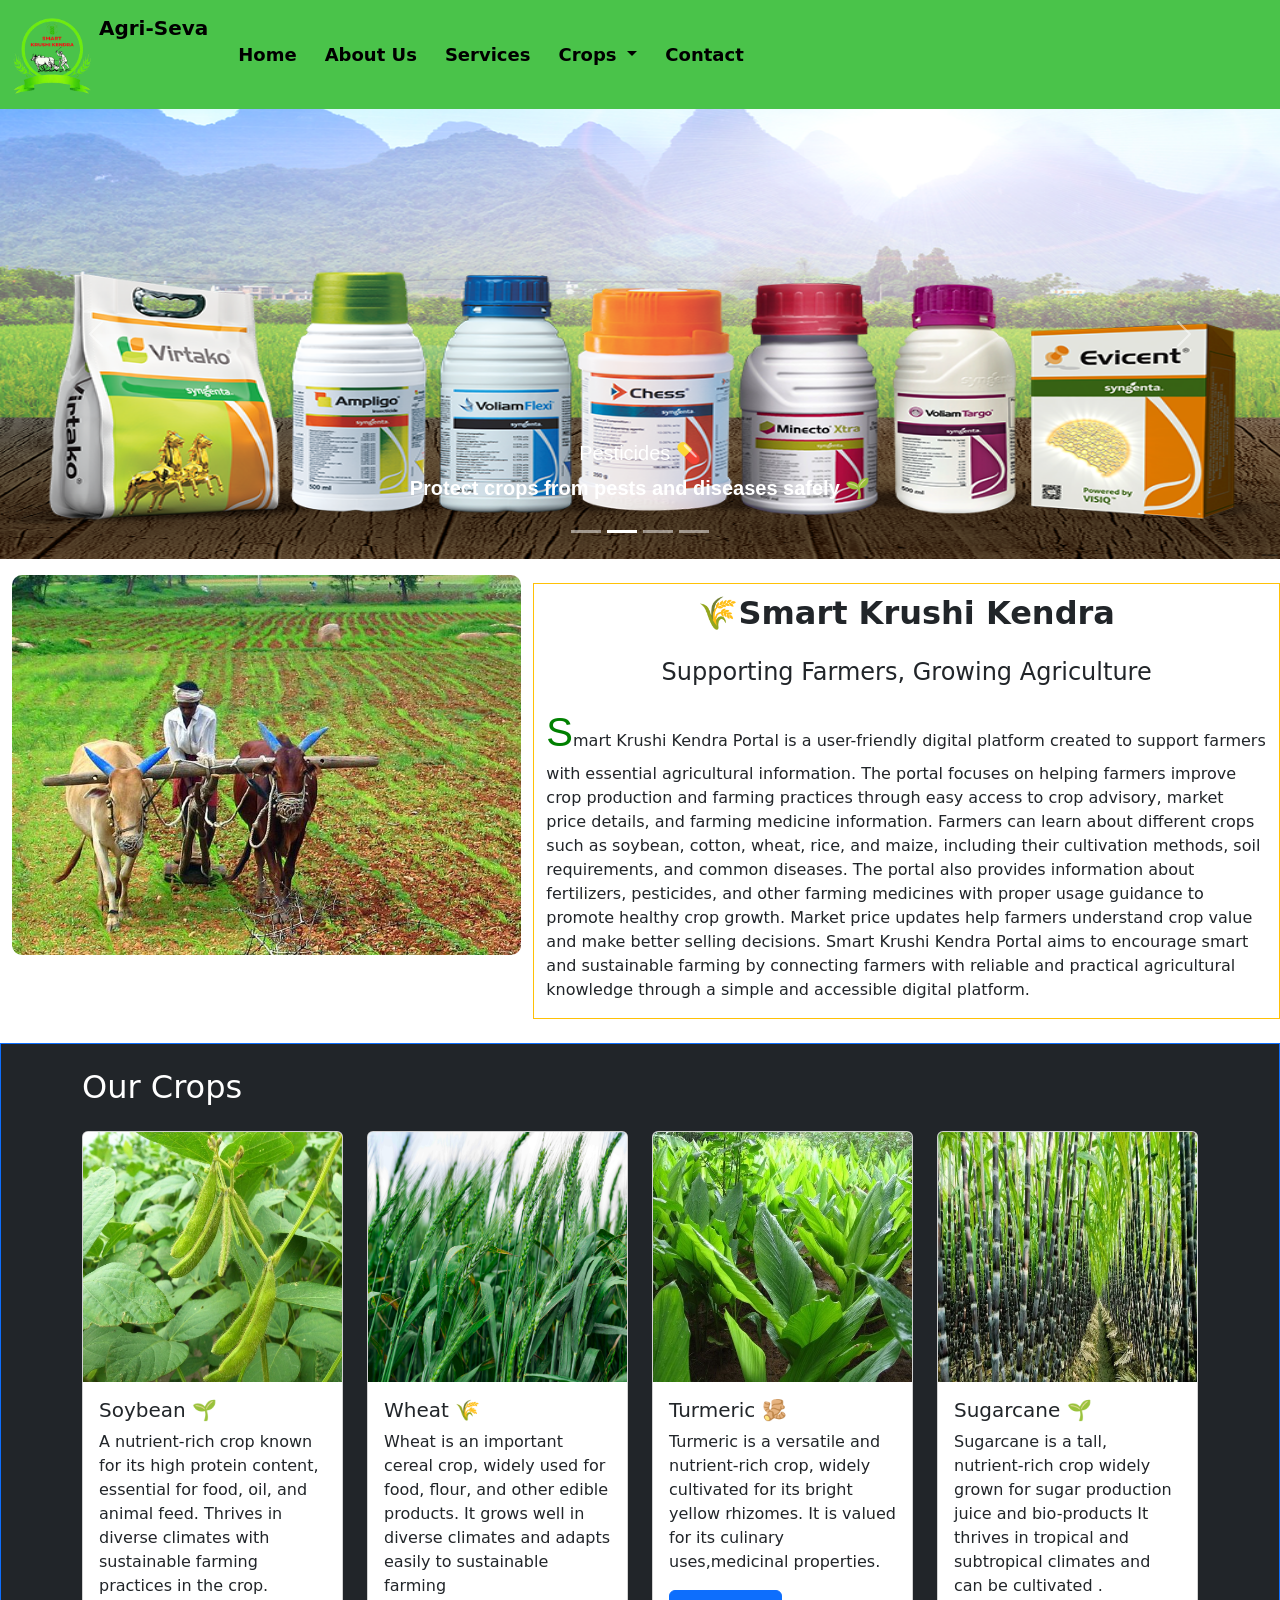
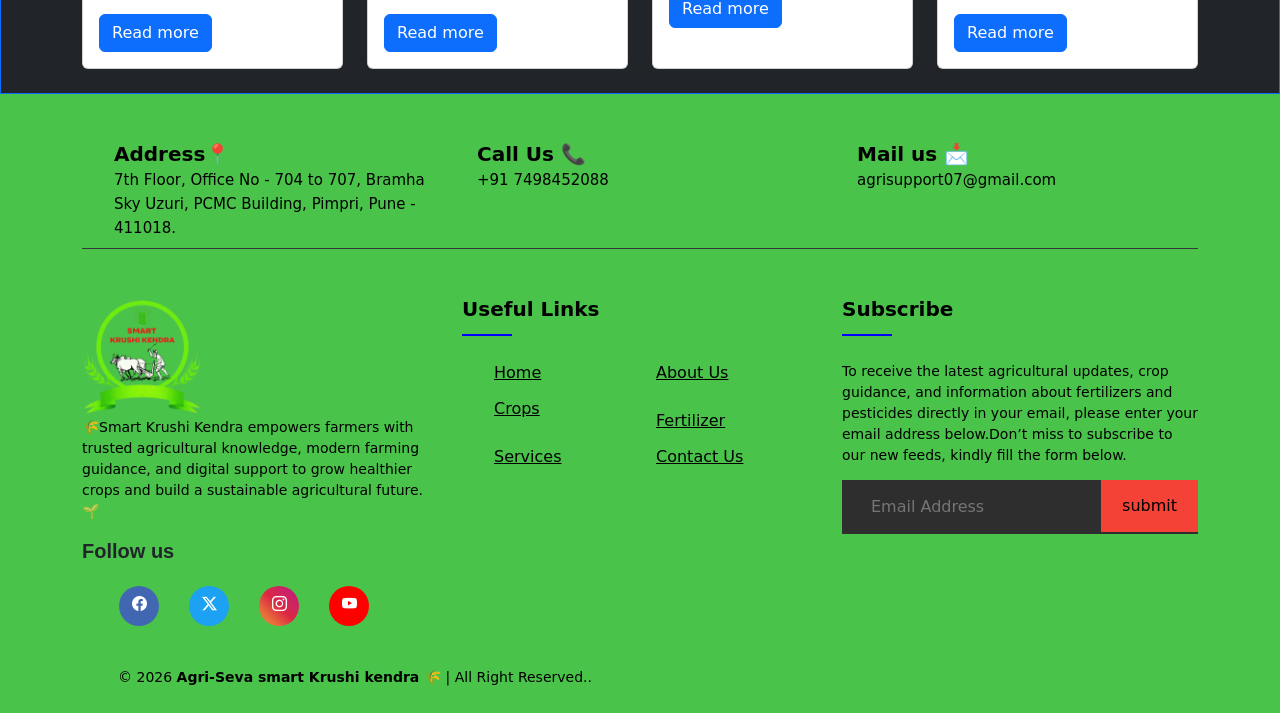
==== commit e9a6a5fb: "adjust" ====
--- a/index.html
+++ b/index.html
@@ -48,6 +48,7 @@
                                 <li><a class="dropdown-item " href="seeds.html">Seeds</a></li>
                                 <li><a class="dropdown-item " href="fertilizers.html">Fertilizer</a></li>
                             </ul>
+                        </li>
 
                         <li class="nav-item">
                             <a class="nav-link vk " href="contact_us.html">Contact</a>
@@ -190,6 +191,7 @@
                                 <button type="button" class="btn btn-primary" data-bs-toggle="modal"
                                     data-bs-target="#Wheat">
                                     Read more
+
                                 </button>
 
                             </div>
--- a/css/index.css
+++ b/css/index.css
@@ -35,7 +35,7 @@
   border-radius: 20px;
   padding: 6px 14px;
 }
-
+a
 /* Hover effect */
 .nav-link.vk:hover {
   background-color: white;
@@ -109,6 +109,8 @@
   font-weight: 600;text-align: center;
   
 }
+
+
 
 /* Header section end */
 
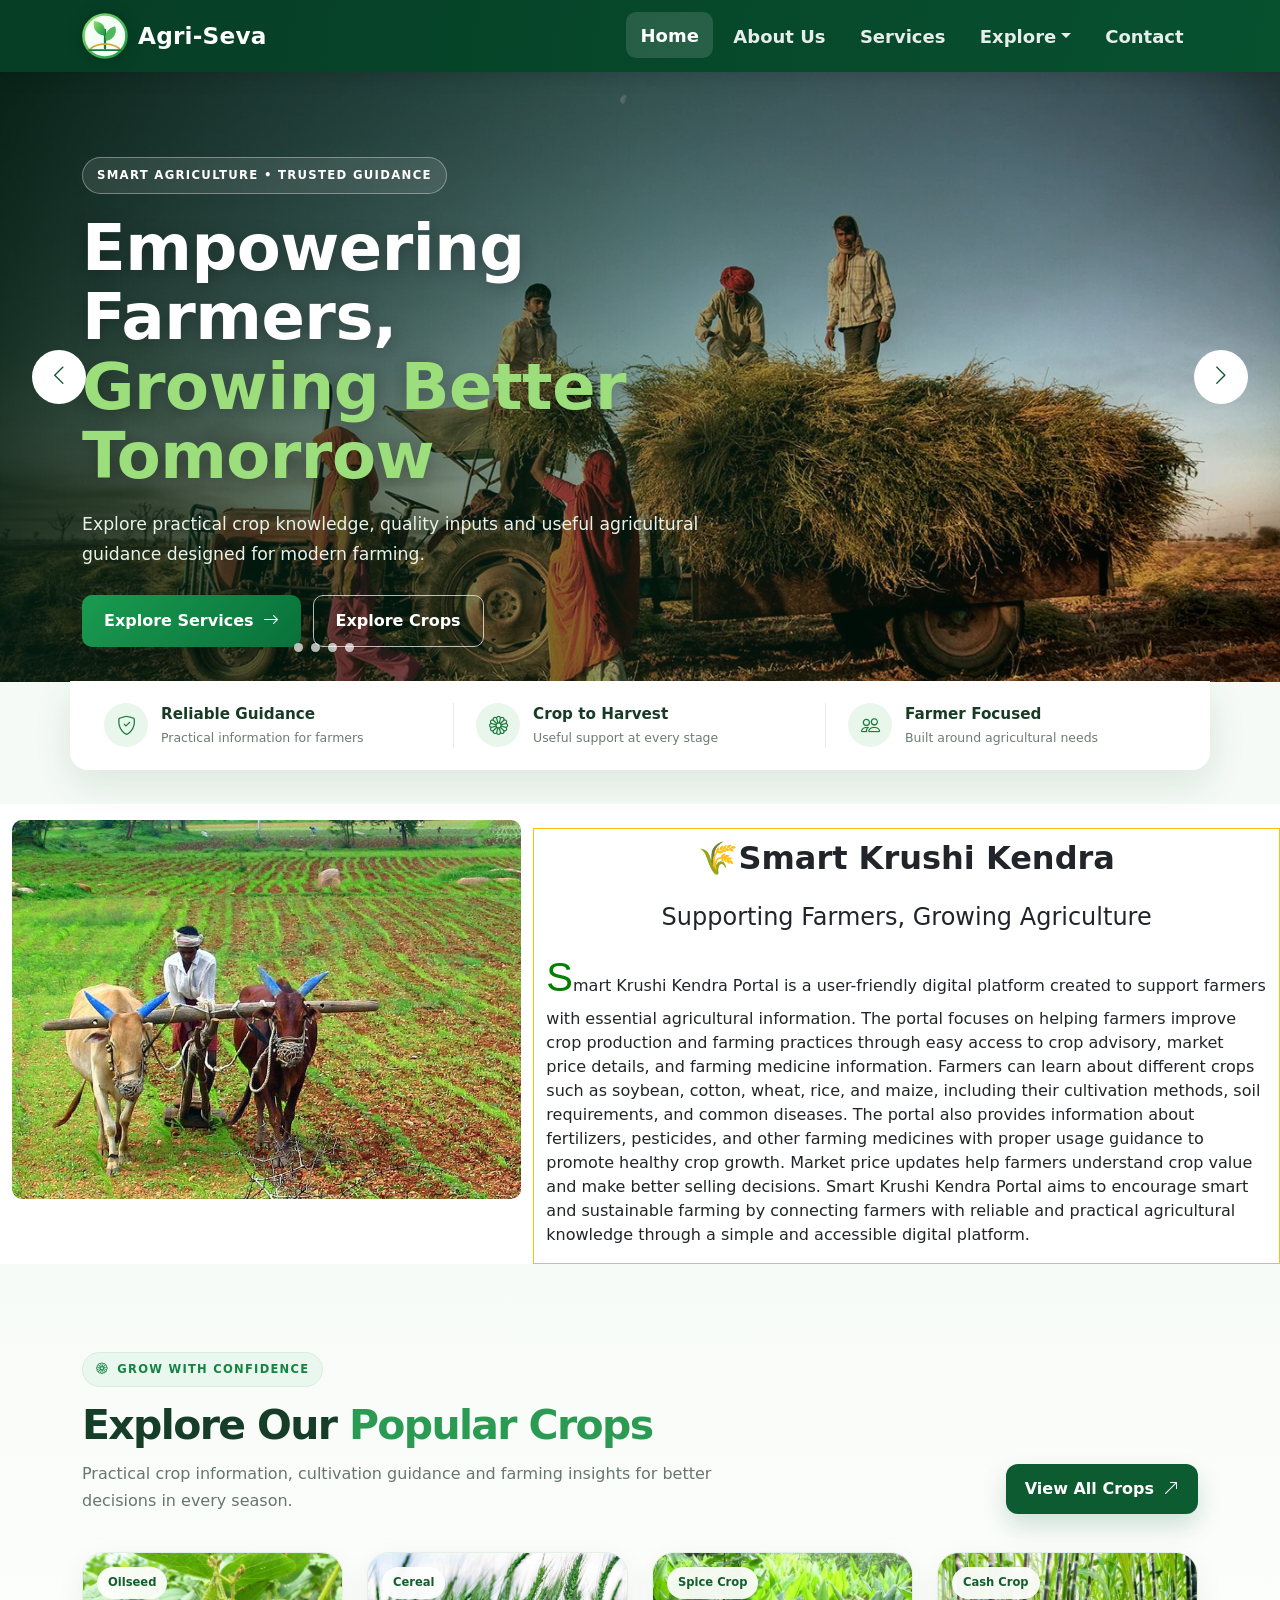
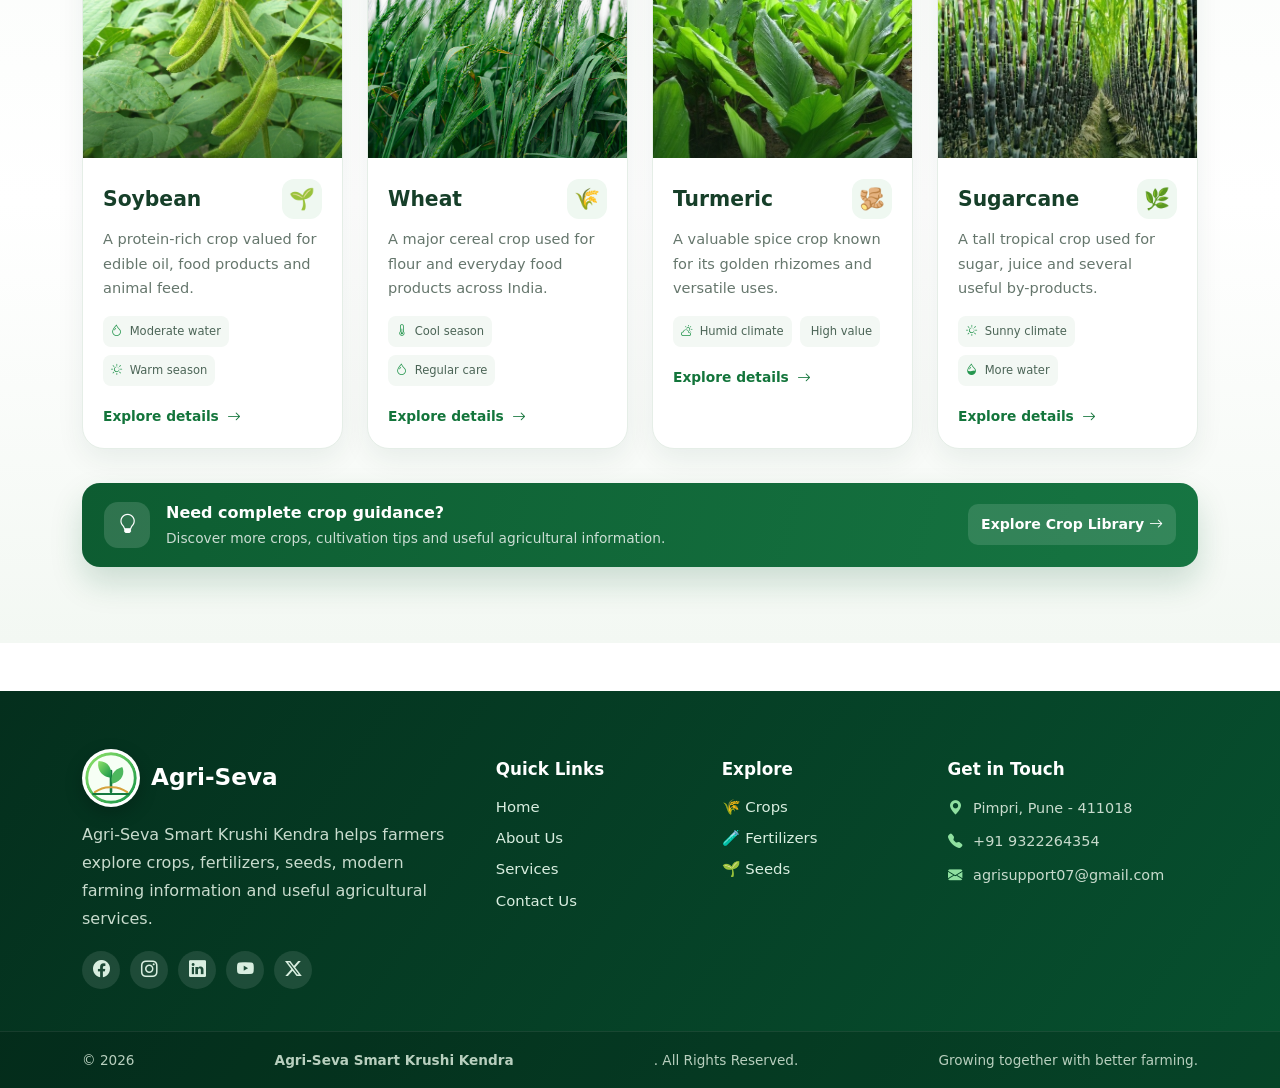
==== commit b801ba98: "agri development" ====
--- a/index.html
+++ b/index.html
@@ -14,117 +14,94 @@
 
 <body>
     <!-- Header section start -->
-    <header>
-        <nav class="navbar navbar-expand-lg">
-            <div class="container-fluid">
-                <a class="navbar-brand" href="index.html">
-                    <img src="images/flogo.png" alt="" width="80" height="80" class="d-inline-block align-text-top">
-                    Agri-Seva
-                </a>
-                <button class="navbar-toggler" type="button" data-bs-toggle="collapse"
-                    data-bs-target="#navbarSupportedContent" aria-controls="navbarSupportedContent"
-                    aria-expanded="false" aria-label="Toggle navigation">
-                    <span class="navbar-toggler-icon"></span>
-                </button>
-                <div class="collapse navbar-collapse" id="navbarSupportedContent">
-                    <ul class="navbar-nav me-auto mb-2 mb-lg-0">
-                        <li class="nav-item">
-                            <a class="nav-link  vk" aria-current="page" href="index.html">Home</a>
-                        </li>
-                        <li class="nav-item">
-                            <a class="nav-link vk" href="about_Us.html">About Us</a>
-                        </li>
-                        <li class="nav-item vk">
-                        <li class="nav-item ">
-                            <a class="nav-link vk" href="services.html">Services</a>
-                        </li>
-                        <li class="nav-item dropdown ">
-                            <a class="nav-link dropdown-toggle vk" href="crops.html" role="button"
-                                data-bs-toggle="dropdown" aria-expanded="false">
-                                Crops
-                            </a>
-                            <ul class="dropdown-menu">
-                                <li><a class="dropdown-item " href="crops.html">Crops</a></li>
-                                <li><a class="dropdown-item " href="seeds.html">Seeds</a></li>
-                                <li><a class="dropdown-item " href="fertilizers.html">Fertilizer</a></li>
-                            </ul>
-                        </li>
-
-                        <li class="nav-item">
-                            <a class="nav-link vk " href="contact_us.html">Contact</a>
-                        </li>
-                </div>
-            </div>
-        </nav>
-
-    </header>
+    <header class="agri-header">
+  <nav class="navbar navbar-expand-lg agri-navbar">
+    <div class="container">
+      <a class="navbar-brand agri-brand" href="index.html"><img src="images/agri-logo.svg" alt="AgriSeva logo"><span>Agri-Seva</span>
+      </a>
+      <button class="navbar-toggler" type="button" data-bs-toggle="collapse" data-bs-target="#agriMainNav" aria-controls="agriMainNav" aria-expanded="false" aria-label="Open navigation">
+        <span class="navbar-toggler-icon"></span>
+      </button>
+      <div class="collapse navbar-collapse" id="agriMainNav">
+        <ul class="navbar-nav ms-auto align-items-lg-center agri-nav-list">
+          <li class="nav-item"><a class="nav-link" href="index.html">Home</a></li>
+          <li class="nav-item"><a class="nav-link" href="about_Us.html">About Us</a></li>
+          <li class="nav-item"><a class="nav-link" href="services.html">Services</a></li>
+          <li class="nav-item dropdown">
+            <a class="nav-link dropdown-toggle" href="crops.html" role="button" data-bs-toggle="dropdown" aria-expanded="false">Explore</a>
+            <ul class="dropdown-menu agri-dropdown shadow border-0">
+              <li><a class="dropdown-item" href="crops.html"><span>🌾</span> Crops</a></li>
+              <li><a class="dropdown-item" href="fertilizers.html"><span>🧪</span> Fertilizers</a></li>
+              <li><a class="dropdown-item" href="seeds.html"><span>🌱</span> Seeds</a></li>
+            </ul>
+          </li>
+          <li class="nav-item"><a class="nav-link" href="contact_us.html">Contact</a></li>
+        </ul>
+      </div>
+    </div>
+  </nav>
+</header>
     <!-- Header section end -->
 
     <!-- Main section start -->
     <main>
-        <!-- slider section start -->
-        <section>
-            <div id="carouselExampleCaptions" class="carousel slide" data-bs-ride="carousel">
-                <div class="carousel-indicators">
-                    <button type="button" data-bs-target="#carouselExampleCaptions" data-bs-slide-to="0" class="active"
-                        aria-current="true" aria-label="Slide 1"></button>
-                    <button type="button" data-bs-target="#carouselExampleCaptions" data-bs-slide-to="1"
-                        aria-label="Slide 2"></button>
-                    <button type="button" data-bs-target="#carouselExampleCaptions" data-bs-slide-to="2"
-                        aria-label="Slide 3"></button>
-                    <button type="button" data-bs-target="#carouselExampleCaptions" data-bs-slide-to="3"
-                        aria-label="Slide 4"></button>
-                </div>
-                <div class="carousel-inner">
-                    <div class="carousel-item active" data-bs-interval="1500">
-                        <img src="images/Download Calming ready to harvest cotton landscapes for web use for free.jpeg"
-                            class="d-block w-100" alt="soyabean" height="450px" width="1700px">
-                        <div class="carousel-caption  d-md-block style1">
-                            <h5>Cotton Cultivation 🌱</h5>
-                            <p>Smart practices for healthy cotton growth 🌱</p>
-
-                        </div>
-                    </div>
-                    <div class="carousel-item" data-bs-interval="1500">
-                        <img src="images/pest1.webp" class="d-block w-100 " alt="pestsides" height="450px"
-                            width="1700px">
-                        <div class="carousel-caption  d-md-block style1">
-                            <h5>Pesticides 💊</h5>
-                            <p>Protect crops from pests and diseases safely 🌱</p>
-
-                        </div>
-                    </div>
-                    <div class="carousel-item" data-bs-interval="1500">
-                        <img src="images/slider1.png" class="d-block w-100" alt="cotton" height="450px" width="1700px">
-                        <div class="carousel-caption d-md-block style1">
-
-                            <h5> Soybean🌾</h5>
-                            <p>Complete care for quality soybean production.🌾</p>
-                        </div>
-                    </div>
-                    <div class="carousel-item" data-bs-interval="1500">
-                        <img src="images/wheAT.jpg" class="d-block w-100" alt="cotton" height="450px" width="1700px">
-                        <div class="carousel-caption  d-md-block style1">
-                            <h5>Wheat Crop🌾</h5>
-                            <p>Essential farming practices to ensure healthy wheat growth and quality production 🌾</p>
-                        </div>
-                    </div>
-
-                </div>
-                <button class="carousel-control-prev" type="button" data-bs-target="#carouselExampleCaptions"
-                    data-bs-slide="prev">
-                    <span class="carousel-control-prev-icon" aria-hidden="true"></span>
-                    <span class="visually-hidden">Previous</span>
-                </button>
-                <button class="carousel-control-next" type="button" data-bs-target="#carouselExampleCaptions"
-                    data-bs-slide="next">
-                    <span class="carousel-control-next-icon" aria-hidden="true"></span>
-                    <span class="visually-hidden">Next</span>
-                </button>
-            </div>
-
+        <!-- Professional hero slider start -->
+        <section class="home-hero" aria-label="Agriculture highlights">
+          <div id="agriHeroCarousel" class="carousel slide carousel-fade" data-bs-ride="carousel" data-bs-interval="5200">
+            <div class="carousel-indicators hero-indicators">
+              <button type="button" data-bs-target="#agriHeroCarousel" data-bs-slide-to="0" class="active" aria-current="true" aria-label="Slide 1"></button>
+              <button type="button" data-bs-target="#agriHeroCarousel" data-bs-slide-to="1" aria-label="Slide 2"></button>
+              <button type="button" data-bs-target="#agriHeroCarousel" data-bs-slide-to="2" aria-label="Slide 3"></button>
+              <button type="button" data-bs-target="#agriHeroCarousel" data-bs-slide-to="3" aria-label="Slide 4"></button>
+            </div>
+            <div class="carousel-inner">
+              <div class="carousel-item active">
+                <img src="images/tractor.webp" alt="Tractor working in a green agricultural field">
+                <div class="hero-overlay"></div>
+                <div class="container hero-caption-wrap"><div class="hero-caption">
+                  <span class="hero-kicker">SMART AGRICULTURE • TRUSTED GUIDANCE</span>
+                  <h1>Empowering Farmers,<br><strong>Growing Better Tomorrow</strong></h1>
+                  <p>Explore practical crop knowledge, quality inputs and useful agricultural guidance designed for modern farming.</p>
+                  <div class="hero-actions"><a href="services.html" class="hero-btn primary">Explore Services <i class="bi bi-arrow-right"></i></a><a href="crops.html" class="hero-btn outline">Explore Crops</a></div>
+                </div></div>
+              </div>
+              <div class="carousel-item">
+                <img src="images/green-1117267_1280.jpg" alt="Healthy green crop field">
+                <div class="hero-overlay"></div>
+                <div class="container hero-caption-wrap"><div class="hero-caption">
+                  <span class="hero-kicker">CROP INFORMATION</span>
+                  <h1>Healthy Crops Start With<br><strong>Better Decisions</strong></h1>
+                  <p>Discover crop-wise cultivation practices, soil guidance and seasonal information in one place.</p>
+                  <a href="crops.html" class="hero-btn primary">View Crops <i class="bi bi-arrow-right"></i></a>
+                </div></div>
+              </div>
+              <div class="carousel-item">
+                <img src="images/urea.jpg" alt="Agricultural fertilizer">
+                <div class="hero-overlay"></div>
+                <div class="container hero-caption-wrap"><div class="hero-caption">
+                  <span class="hero-kicker">QUALITY AGRICULTURAL INPUTS</span>
+                  <h1>Feed Your Soil,<br><strong>Support Every Harvest</strong></h1>
+                  <p>Learn about fertilizers and their role in balanced crop nutrition and healthy growth.</p>
+                  <a href="fertilizers.html" class="hero-btn primary">Explore Fertilizers <i class="bi bi-arrow-right"></i></a>
+                </div></div>
+              </div>
+              <div class="carousel-item">
+                <img src="images/seed2 soya.jpeg" alt="Quality seeds for farming">
+                <div class="hero-overlay"></div>
+                <div class="container hero-caption-wrap"><div class="hero-caption">
+                  <span class="hero-kicker">QUALITY SEEDS</span>
+                  <h1>Start Strong With<br><strong>Quality Seeds</strong></h1>
+                  <p>Explore seed information to help farmers choose suitable options for productive farming.</p>
+                  <a href="seeds.html" class="hero-btn primary">Explore Seeds <i class="bi bi-arrow-right"></i></a>
+                </div></div>
+              </div>
+            </div>
+            <button class="carousel-control-prev hero-control" type="button" data-bs-target="#agriHeroCarousel" data-bs-slide="prev"><span class="bi bi-chevron-left" aria-hidden="true"></span><span class="visually-hidden">Previous</span></button>
+            <button class="carousel-control-next hero-control" type="button" data-bs-target="#agriHeroCarousel" data-bs-slide="next"><span class="bi bi-chevron-right" aria-hidden="true"></span><span class="visually-hidden">Next</span></button>
+          </div>
+          <div class="hero-trust container"><div><i class="bi bi-shield-check"></i><span><strong>Reliable Guidance</strong><small>Practical information for farmers</small></span></div><div><i class="bi bi-flower1"></i><span><strong>Crop to Harvest</strong><small>Useful support at every stage</small></span></div><div><i class="bi bi-people"></i><span><strong>Farmer Focused</strong><small>Built around agricultural needs</small></span></div></div>
         </section>
-        <!-- end slider section -->
+        <!-- Professional hero slider end -->
 
         <!-- Second section start -->
         <section class="mt-3 ">
@@ -159,86 +136,87 @@
         </section>
         <!-- Second section End-->
 
-        <!-- third section start -->
-        <section class="mt-4 py-4 border border-primary bg-dark">
+        <!-- Featured Crops section start -->
+        <section class="featured-crops-section" id="featured-crops">
             <div class="container">
-                <h2 class="text-white mb-4 "> Our Crops</h2>
-                <div class="row g-4 ">
-                    <div class="col-md-3 ">
-                        <div class="card h-100 styl1">
-                            <img src="images/soy-941737_1280.jpg" class="card-img-top yjimg" alt="soyabean">
-                            <div class="card-body sty">
-                                <h5 class="card-title">Soybean 🌱</h5>
-                                <p class="card-text">A nutrient-rich crop known for its high protein content, essential
-                                    for food, oil, and animal feed. Thrives in diverse climates with sustainable farming
-                                    practices in the crop.</p>
-                                <button type="button" class="btn btn-primary" data-bs-toggle="modal"
-                                    data-bs-target="#Soybean">
-                                    Read more
-                                </button>
-
-                            </div>
-                        </div>
-                    </div>
-                    <div class="col-md-3 ">
-                        <div class="card h-100 styl1">
-                            <img src="images/gheu.jpg" class="card-img-top yjimg" alt="Wheat">
-                            <div class="card-body sty">
-                                <h5 class="card-title">Wheat 🌾</h5>
-                                <p class="card-text">Wheat is an important cereal crop, widely used for food, flour, and
-                                    other edible products. It grows well in diverse climates and adapts easily to
-                                    sustainable farming </p>
-                                <button type="button" class="btn btn-primary" data-bs-toggle="modal"
-                                    data-bs-target="#Wheat">
-                                    Read more
-
-                                </button>
-
-                            </div>
-                        </div>
-                    </div>
-                    <div class="col-md-3 ">
-                        <div class="card h-100 styl1">
-                            <img src="images/turmeric2.jpeg" class="card-img-top yjimg" alt="Turmeric">
-                            <div class="card-body sty">
-                                <h5 class="card-title">Turmeric 🫚</h5>
-                                <p class="card-text">Turmeric is a versatile and nutrient-rich crop, widely cultivated
-                                    for its bright yellow rhizomes. It is valued for its culinary uses,medicinal
-                                    properties.</p>
-                                <button type="button" class="btn btn-primary" data-bs-toggle="modal"
-                                    data-bs-target="#Turmeric">
-                                    Read more
-                                </button>
-                            </div>
-                        </div>
-                    </div>
-                    <div class="col-md-3 ">
-                        <div class="card h-100 styl1">
-                            <img src="images/sugarcane.webp" class="card-img-top yjimg" alt="Sugarcane">
-                            <div class="card-body sty">
-                                <h5 class="card-title">Sugarcane 🌱</h5>
-                                <p class="card-text">Sugarcane is a tall, nutrient-rich crop widely grown for sugar
-                                    production juice and bio-products It thrives in tropical and subtropical climates
-                                    and can be cultivated . </p>
-                                <button type="button" class="btn btn-primary" data-bs-toggle="modal"
-                                    data-bs-target="#Sugarcane">
-                                    Read more
-                                </button>
-                            </div>
-                        </div>
-                    </div>
+                <div class="crops-section-head">
+                    <div>
+                        <span class="section-kicker"><i class="bi bi-flower1"></i> GROW WITH CONFIDENCE</span>
+                        <h2>Explore Our <span>Popular Crops</span></h2>
+                        <p>Practical crop information, cultivation guidance and farming insights for better decisions in every season.</p>
+                    </div>
+                    <a class="all-crops-btn" href="crops.html">View All Crops <i class="bi bi-arrow-up-right"></i></a>
+                </div>
+
+                <div class="row g-4 featured-crop-grid">
+                    <div class="col-md-6 col-lg-3">
+                        <article class="featured-crop-card">
+                            <div class="crop-image-wrap">
+                                <img src="images/soy-941737_1280.jpg" alt="Soybean crop field">
+                                <span class="crop-badge">Oilseed</span>
+                            </div>
+                            <div class="featured-crop-body">
+                                <div class="crop-title-row"><h3>Soybean</h3><span>🌱</span></div>
+                                <p>A protein-rich crop valued for edible oil, food products and animal feed.</p>
+                                <div class="crop-meta"><span><i class="bi bi-droplet"></i> Moderate water</span><span><i class="bi bi-sun"></i> Warm season</span></div>
+                                <a href="crops.html" class="crop-link">Explore details <i class="bi bi-arrow-right"></i></a>
+                            </div>
+                        </article>
+                    </div>
+                    <div class="col-md-6 col-lg-3">
+                        <article class="featured-crop-card">
+                            <div class="crop-image-wrap">
+                                <img src="images/gheu.jpg" alt="Wheat crop field">
+                                <span class="crop-badge">Cereal</span>
+                            </div>
+                            <div class="featured-crop-body">
+                                <div class="crop-title-row"><h3>Wheat</h3><span>🌾</span></div>
+                                <p>A major cereal crop used for flour and everyday food products across India.</p>
+                                <div class="crop-meta"><span><i class="bi bi-thermometer-half"></i> Cool season</span><span><i class="bi bi-droplet"></i> Regular care</span></div>
+                                <a href="crops.html" class="crop-link">Explore details <i class="bi bi-arrow-right"></i></a>
+                            </div>
+                        </article>
+                    </div>
+                    <div class="col-md-6 col-lg-3">
+                        <article class="featured-crop-card">
+                            <div class="crop-image-wrap">
+                                <img src="images/turmeric2.jpeg" alt="Fresh turmeric crop">
+                                <span class="crop-badge">Spice Crop</span>
+                            </div>
+                            <div class="featured-crop-body">
+                                <div class="crop-title-row"><h3>Turmeric</h3><span>🫚</span></div>
+                                <p>A valuable spice crop known for its golden rhizomes and versatile uses.</p>
+                                <div class="crop-meta"><span><i class="bi bi-cloud-sun"></i> Humid climate</span><span><i class="bi bi-leaf"></i> High value</span></div>
+                                <a href="crops.html" class="crop-link">Explore details <i class="bi bi-arrow-right"></i></a>
+                            </div>
+                        </article>
+                    </div>
+                    <div class="col-md-6 col-lg-3">
+                        <article class="featured-crop-card">
+                            <div class="crop-image-wrap">
+                                <img src="images/sugarcane.webp" alt="Sugarcane crop">
+                                <span class="crop-badge">Cash Crop</span>
+                            </div>
+                            <div class="featured-crop-body">
+                                <div class="crop-title-row"><h3>Sugarcane</h3><span>🌿</span></div>
+                                <p>A tall tropical crop used for sugar, juice and several useful by-products.</p>
+                                <div class="crop-meta"><span><i class="bi bi-sun"></i> Sunny climate</span><span><i class="bi bi-droplet-half"></i> More water</span></div>
+                                <a href="crops.html" class="crop-link">Explore details <i class="bi bi-arrow-right"></i></a>
+                            </div>
+                        </article>
+                    </div>
+                </div>
+
+                <div class="crops-bottom-strip">
+                    <div class="strip-icon"><i class="bi bi-lightbulb"></i></div>
+                    <div><strong>Need complete crop guidance?</strong><span>Discover more crops, cultivation tips and useful agricultural information.</span></div>
+                    <a href="crops.html">Explore Crop Library <i class="bi bi-arrow-right"></i></a>
                 </div>
             </div>
         </section>
-
-
-
-    </main>
-    <!-- Main section End-->
-
-    <!-- soyaben crop info -->
-    <!-- Button trigger modal -->
-    <div class="modal fade" id="Soybean" tabindex="-1" aria-labelledby="exampleModalLabel" aria-hidden="true">
+        <!-- Featured Crops section end -->
+
+<div class="modal fade" id="Soybean" tabindex="-1" aria-labelledby="exampleModalLabel" aria-hidden="true">
         <div class="modal-dialog  modal-dialog-scrollable modal-xl">
             <div class="modal-content">
                 <div class="modal-header">
@@ -574,119 +552,36 @@
 
     <!-- footer section start -->
 
-    <footer class="footer-section">
-        <div class="container ">
-            <div class="footer-cta pt-5 ">
-                <div class="row">
-                    <div class="col-xl-4 col-md-4 mb-30">
-                        <div class="single-cta">
-                            <i class="fas fa-map-marker-alt"></i>
-                            <div class="cta-text">
-                                <h4>Address📍</h4>
-                                <span>7th Floor, Office No - 704 to 707, Bramha Sky Uzuri, PCMC Building,
-                                    Pimpri, Pune - 411018. </span>
-                            </div>
-                        </div>
-                    </div>
-                    <div class="col-xl-4 col-md-4 mb-30">
-                        <div class="single-cta">
-                            <i class="fas fa-phone"></i>
-                            <div class="cta-text">
-                                <h4>Call Us 📞</h4>
-                                <span>+91 7498452088</span>
-                            </div>
-                        </div>
-                    </div>
-                    <div class="col-xl-4 col-md-4 mb-30">
-                        <div class="single-cta">
-                            <i class="far fa-envelope-open"></i>
-                            <div class="cta-text">
-                                <h4>Mail us 📩</h4>
-                                <span>agrisupport07@gmail.com</span>
-                            </div>
-                        </div>
-                    </div>
-                </div>
-            </div>
-            <div class="footer-content pt-5 pb-1">
-                <div class="row">
-                    <div class="col-xl-4 col-lg-4 mb-50">
-                        <div class="footer-widget">
-                            <div class="footer-logo">
-                                <a href="index.html"><img src="images/flogo.png" class="img-fluid" alt="logo"></a>
-                            </div>
-                            <div class="footer-text">
-                                <p> 🌾Smart Krushi Kendra empowers farmers with trusted agricultural knowledge, modern
-                                    farming guidance, and digital support to grow healthier crops and build a
-                                    sustainable agricultural future.🌱
-                                </p>
-                            </div>
-                            <div class="footer-social-icon">
-                                <span class="text-dark">Follow us</span>
-                                <ul class="social_icon">
-                                    <li><a href="https://www.facebook.com/"><i class="bi bi-facebook"></i> </a></li>
-                                    <li><a href="https://x.com/"><i class="bi bi-twitter-x"></i></a></li>
-                                    <li><a href="https://www.instagram.com/accounts/login/"><i
-                                                class="bi bi-instagram"></i></i></a></li>
-                                    <li><a href="https://www.youtube.com/"><i class="bi bi-youtube"></i></i></i></a>
-                                    </li>
-                                </ul>
-                            </div>
-                        </div>
-                    </div>
-                    <div class="col-xl-4 col-lg-4 col-md-6 mb-30">
-                        <div class="footer-widget">
-                            <div class="footer-widget-heading">
-                                <h3>Useful Links</h3>
-                            </div>
-                            <ul>
-                                <li><a href="index.html">Home</a></li>
-                                <li><a href="about_Us.html">About Us</a></li>
-                                <li><a href="crops.html">Crops</a></li>
-                                <li><a href="seeds.html"></a></li>
-                                <li><a href="fertilizers.html">Fertilizer</a></li>
-                                <li><a href="services.html">Services</a></li>
-                                <li><a href="contact.html">Contact us</a></li>
-                            </ul>
-                        </div>
-                    </div>
-                    <div class="col-xl-4 col-lg-4 col-md-6 mb-50">
-                        <div class="footer-widget">
-                            <div class="footer-widget-heading">
-                                <h3>Subscribe</h3>
-                            </div>
-                            <div class="footer-text mb-25">
-                                <p> To receive the latest agricultural updates, crop guidance, and information about
-                                    fertilizers and pesticides directly in your email, please enter your email address
-                                    below.Don’t miss to subscribe to our new feeds, kindly fill the form below.</p>
-                            </div>
-                            <div class="subscribe-form">
-                                <form action="#">
-                                    <input type="text" placeholder="Email Address">
-                                    <button onclick="submitted()" id="submit">submit</button>
-                                </form>
-                            </div>
-                        </div>
-                    </div>
-                </div>
-            </div>
-        </div>
-        <div class="copyright-area">
-            <div class="container">
-                <div class="row">
-                    <div class="col-xl-6 col-lg-6 text-center text-lg-left">
-                        <div class="copyright-text text-center">
-                            <p> &copy; 2026 <b>Agri-Seva smart Krushi kendra 🌾</b> | All Right Reserved..</p>
-                            <!-- <a href="#">Soumitra Ghosh</a></p> -->
-                        </div>
-                    </div>
-                    <div class="col-xl-6 col-lg-6 d-none d-lg-block text-right">
-
-                    </div>
-                </div>
-            </div>
-        </div>
-    </footer>
+    <footer class="agri-footer">
+  <div class="container agri-footer-grid">
+    <div class="footer-about">
+      <a class="footer-logo" href="index.html"><img src="images/agri-logo.svg" alt="AgriSeva logo"><span>Agri-Seva</span></a>
+      <p>Agri-Seva Smart Krushi Kendra helps farmers explore crops, fertilizers, seeds, modern farming information and useful agricultural services.</p>
+      <div class="social-links" aria-label="Social media links">
+        <a href="https://www.facebook.com/" target="_blank" rel="noopener noreferrer" aria-label="Facebook"><i class="bi bi-facebook"></i></a>
+        <a href="https://www.instagram.com/" target="_blank" rel="noopener noreferrer" aria-label="Instagram"><i class="bi bi-instagram"></i></a>
+        <a href="https://www.linkedin.com/" target="_blank" rel="noopener noreferrer" aria-label="LinkedIn"><i class="bi bi-linkedin"></i></a>
+        <a href="https://www.youtube.com/" target="_blank" rel="noopener noreferrer" aria-label="YouTube"><i class="bi bi-youtube"></i></a>
+        <a href="https://x.com/" target="_blank" rel="noopener noreferrer" aria-label="X"><i class="bi bi-twitter-x"></i></a>
+      </div>
+    </div>
+    <div class="footer-links">
+      <h4>Quick Links</h4>
+      <a href="index.html">Home</a><a href="about_Us.html">About Us</a><a href="services.html">Services</a><a href="contact_us.html">Contact Us</a>
+    </div>
+    <div class="footer-links">
+      <h4>Explore</h4>
+      <a href="crops.html">🌾 Crops</a><a href="fertilizers.html">🧪 Fertilizers</a><a href="seeds.html">🌱 Seeds</a>
+    </div>
+    <div class="footer-contact">
+      <h4>Get in Touch</h4>
+      <p><i class="bi bi-geo-alt-fill"></i> Pimpri, Pune - 411018</p>
+      <p><i class="bi bi-telephone-fill"></i> +91 9322264354</p>
+      <p><i class="bi bi-envelope-fill"></i> agrisupport07@gmail.com</p>
+    </div>
+  </div>
+  <div class="agri-footer-bottom"><div class="container">© 2026 <strong>Agri-Seva Smart Krushi Kendra</strong>. All Rights Reserved. <span>Growing together with better farming.</span></div></div>
+</footer>
     <!-- footer section End -->
 
 
@@ -700,6 +595,8 @@
         }
 
     </script>
+<script>document.addEventListener('DOMContentLoaded',function(){const page=location.pathname.split('/').pop()||'index.html';document.querySelectorAll('.agri-navbar .nav-link').forEach(a=>{const href=a.getAttribute('href');if(href===page||(href==='crops.html'&&['crops.html','fertilizers.html','seeds.html'].includes(page)))a.classList.add('active');});});</script>
+<script src="js/site-enhancements.js"></script>
 </body>
 
 </html>
--- a/css/index.css
+++ b/css/index.css
@@ -35,7 +35,7 @@
   border-radius: 20px;
   padding: 6px 14px;
 }
-a
+
 /* Hover effect */
 .nav-link.vk:hover {
   background-color: white;
@@ -432,4 +432,128 @@
   color: #ff0000;
 }
 
-/* footer section end */+/* footer section end */
+
+/* ============================================================
+   AGri-Seva Shared Look (copied into this page CSS intentionally)
+   Header and footer use the same deep-green colour family.
+   ============================================================ */
+.agri-header{
+  position:sticky;top:0;z-index:1050;
+  background:linear-gradient(135deg,#0d2b1b,#174c2e)!important;
+  box-shadow:0 4px 20px rgba(8,38,22,.22);
+}
+.agri-navbar{min-height:76px;padding:.55rem 0}
+.agri-brand{display:flex;align-items:center;gap:10px;font-size:1.35rem;font-weight:800;color:#fff!important;text-decoration:none}
+.agri-brand img{width:52px;height:52px;object-fit:contain;filter:drop-shadow(0 2px 5px rgba(0,0,0,.18))}
+.agri-nav-list{gap:.25rem}
+.agri-navbar .nav-link{font-weight:600;color:#d9e9dc!important;border-radius:10px;padding:.58rem .78rem!important;transition:.25s}
+.agri-navbar .nav-link i{margin-right:4px}
+.agri-navbar .nav-link:hover,.agri-navbar .nav-link.active{color:#fff!important;background:rgba(143,224,160,.18)}
+.agri-navbar .navbar-toggler{border-color:rgba(255,255,255,.35);background:#fff}
+.agri-dropdown{border-radius:14px;padding:.45rem;min-width:190px;background:#fff}
+.agri-dropdown .dropdown-item{border-radius:9px;padding:.65rem .8rem;font-weight:600;color:#24432f}
+.agri-dropdown .dropdown-item span{display:inline-block;width:25px}
+.agri-dropdown .dropdown-item:hover{background:#eaf7ed;color:#176b3a}
+
+.agri-footer{background:linear-gradient(135deg,#0d2b1b,#174c2e);color:#d9e9dc;margin-top:70px}
+.agri-footer-grid{display:grid;grid-template-columns:1.5fr .75fr .75fr 1fr;gap:38px;padding:58px 12px 42px}
+.footer-logo{display:flex;align-items:center;gap:10px;color:#fff;text-decoration:none;font-size:1.35rem;font-weight:800;margin-bottom:14px}
+.footer-logo img{width:56px;height:56px;object-fit:contain}
+.footer-about>p{line-height:1.75;color:#c8dbcd;max-width:430px}
+.agri-footer h4{font-size:1.05rem;color:#fff;margin:10px 0 17px;font-weight:700}
+.agri-footer a:not(.footer-logo):not(.social-links a){display:block;color:#c8dbcd;text-decoration:none;margin:9px 0;font-size:.93rem;transition:.2s}
+.agri-footer a:not(.footer-logo):not(.social-links a):hover{color:#8fe0a0;transform:translateX(3px)}
+.footer-contact p{font-size:.9rem;line-height:1.7;margin:9px 0;color:#c8dbcd}
+.footer-contact i{color:#8fe0a0;margin-right:7px}
+.social-links{display:flex;gap:10px;margin-top:18px}
+.social-links a{width:40px;height:40px;border-radius:50%;display:grid!important;place-items:center;background:rgba(255,255,255,.1);color:#fff!important;text-decoration:none;font-size:1.05rem;transition:.25s}
+.social-links a:hover{background:#5abf70;transform:translateY(-4px)}
+.agri-footer-bottom{border-top:1px solid rgba(255,255,255,.12);padding:18px 0;font-size:.85rem;color:#b8cfbe}
+.agri-footer-bottom .container{display:flex;justify-content:space-between;gap:12px;flex-wrap:wrap}
+
+/* Professional card sizing for content pages */
+.content-section .info-grid{align-items:stretch}
+.content-section .info-card{display:flex;flex-direction:column;border-radius:20px;height:100%}
+.content-section .info-card img{width:100%;height:220px;object-fit:cover}
+.content-section .info-card .card-body{padding:20px;display:flex;flex-direction:column;flex:1}
+.content-section .info-card h3{font-size:1.18rem;line-height:1.3}
+.content-section .info-card p{font-size:.92rem;line-height:1.65;flex:1}
+.content-section .info-card ul{margin-top:auto}
+.content-section .info-card li{padding:8px 0;border-bottom:1px solid #edf2ee}
+.content-section .info-card li:last-child{border-bottom:0}
+@media(max-width:1100px){.agri-footer-grid{grid-template-columns:1.4fr 1fr 1fr}.footer-contact{grid-column:1/-1}}
+@media(max-width:768px){.agri-footer-grid{grid-template-columns:1fr 1fr;gap:28px}.agri-navbar{padding:.4rem 0}.agri-brand img{width:46px;height:46px}.agri-footer-bottom .container{justify-content:center;text-align:center}}
+@media(max-width:540px){.agri-footer-grid{grid-template-columns:1fr;padding:45px 20px 30px}.footer-contact{grid-column:auto}.content-section .info-card img{height:230px}}
+
+
+/* ===== FINAL NAVBAR CONSISTENCY ===== */
+.agri-header{position:sticky!important;top:0;z-index:1050;background:linear-gradient(135deg,#062d1b,#0b4a2d)!important;box-shadow:0 8px 28px rgba(3,31,17,.22)}
+.agri-navbar{min-height:72px;padding:.45rem 0}
+.agri-brand{color:#fff!important;font-size:1.45rem!important;font-weight:800!important;letter-spacing:.2px;text-decoration:none}
+.agri-brand img{display:none!important}
+.agri-nav-list{gap:.35rem}
+.agri-navbar .nav-link{color:#e8f5ea!important;font-weight:600;border-radius:9px;padding:.55rem .78rem!important;transition:background .25s ease,transform .25s ease,color .25s ease}
+.agri-navbar .nav-link i{display:none!important}
+.agri-navbar .nav-link:hover,.agri-navbar .nav-link.active{color:#fff!important;background:rgba(132,213,143,.18);transform:translateY(-1px)}
+.agri-dropdown{border-radius:14px!important;padding:.55rem!important;background:#fff!important;overflow:hidden}
+.agri-dropdown .dropdown-item{border-radius:9px;padding:.65rem .8rem;color:#16452b!important}
+.agri-dropdown .dropdown-item:hover{background:#edf8ee!important}
+.navbar-toggler{border-color:rgba(255,255,255,.45)!important;background:#fff!important}
+
+
+/* ===== PROFESSIONAL HOME SLIDER ===== */
+.home-hero{background:#f5faf6;padding-bottom:34px}.home-hero .carousel{height:min(610px,72vh);min-height:480px;overflow:hidden}.home-hero .carousel-item{height:min(610px,72vh);min-height:480px;position:relative}.home-hero .carousel-item>img{width:100%;height:100%;object-fit:cover;filter:saturate(1.05)}.hero-overlay{position:absolute;inset:0;background:linear-gradient(90deg,rgba(3,28,16,.88) 0%,rgba(6,42,24,.62) 46%,rgba(0,0,0,.12) 100%)}.hero-caption-wrap{position:absolute;inset:0;display:flex;align-items:center}.hero-caption{max-width:690px;color:#fff;padding-bottom:20px;animation:heroIn .8s ease both}.hero-kicker{display:inline-block;padding:9px 14px;border:1px solid rgba(255,255,255,.35);background:rgba(255,255,255,.1);backdrop-filter:blur(8px);border-radius:30px;font-size:.73rem;font-weight:800;letter-spacing:1.3px;margin-bottom:20px}.hero-caption h1{font-size:clamp(2.4rem,5vw,4.8rem);line-height:1.08;font-weight:750;margin:0 0 18px}.hero-caption h1 strong{color:#9cdd7c}.hero-caption p{font-size:1.08rem;line-height:1.75;max-width:620px;color:#e7f2e8;margin-bottom:26px}.hero-actions{display:flex;gap:12px;flex-wrap:wrap}.hero-btn{display:inline-flex;align-items:center;gap:9px;padding:13px 22px;border-radius:10px;text-decoration:none;font-weight:750;transition:.25s}.hero-btn.primary{background:#2e9b52;color:#fff;box-shadow:0 12px 24px rgba(0,0,0,.2)}.hero-btn.primary:hover{background:#238043;color:#fff;transform:translateY(-2px)}.hero-btn.outline{border:1px solid rgba(255,255,255,.7);color:#fff}.hero-btn.outline:hover{background:#fff;color:#124526}.hero-control{width:54px!important;height:54px!important;top:50%!important;transform:translateY(-50%);background:#fff!important;color:#15522f!important;border-radius:50%;opacity:1!important;margin:0 32px!important;font-size:1.35rem}.hero-control:hover{background:#dff3e2!important}.hero-indicators{margin-bottom:30px!important;justify-content:flex-start!important;left:8%!important;right:auto!important;gap:8px}.hero-indicators [data-bs-target]{width:9px!important;height:9px!important;border-radius:50%!important;border:0!important;margin:0!important;opacity:.7!important}.hero-trust{margin-top:-1px;background:#fff;box-shadow:0 14px 38px rgba(16,69,38,.11);border-radius:0 0 18px 18px;display:grid;grid-template-columns:repeat(3,1fr);padding:22px 28px;position:relative;z-index:2}.hero-trust>div{display:flex;align-items:center;gap:13px;padding:0 22px;border-right:1px solid #e5eee6}.hero-trust>div:last-child{border-right:0}.hero-trust i{width:44px;height:44px;border-radius:50%;display:grid;place-items:center;background:#e9f6eb;color:#1c7b3d;font-size:1.2rem}.hero-trust strong,.hero-trust small{display:block}.hero-trust strong{color:#173b25;font-size:.95rem}.hero-trust small{color:#6d7c72;font-size:.78rem;margin-top:3px}@keyframes heroIn{from{opacity:0;transform:translateY(28px)}to{opacity:1;transform:none}}@media(max-width:768px){.home-hero .carousel,.home-hero .carousel-item{height:560px;min-height:560px}.hero-caption{padding:20px 24px}.hero-control{display:none!important}.hero-trust{grid-template-columns:1fr;margin:0 12px;border-radius:14px;padding:10px}.hero-trust>div{border-right:0;border-bottom:1px solid #e7eee8;padding:13px 8px}.hero-trust>div:last-child{border-bottom:0}.hero-indicators{left:50%!important;transform:translateX(-50%);justify-content:center!important}.hero-caption p{font-size:.98rem}}
+
+
+/* ===== FINAL PROFESSIONAL UI ENHANCEMENT ===== */
+:root{--agri-dark:#063d25;--agri-deep:#07512f;--agri:#138a4a;--agri-light:#eaf7ee;--agri-gold:#dca43b;--ink:#183027;--muted:#62736a;--surface:#ffffff;--shadow:0 14px 40px rgba(9,70,40,.10);}
+html{scroll-behavior:smooth} body{background:#f7faf8;color:var(--ink);font-family:system-ui,-apple-system,"Segoe UI",sans-serif;line-height:1.65;overflow-x:hidden}.agri-header,header{background:linear-gradient(100deg,var(--agri-dark),var(--agri-deep))!important;box-shadow:0 4px 18px rgba(0,0,0,.13)}.agri-navbar{min-height:70px}.agri-brand,.navbar-brand{color:#fff!important;font-size:1.45rem!important;font-weight:800!important;letter-spacing:.2px}.agri-nav-list .nav-link,.agri-navbar .nav-link{color:rgba(255,255,255,.9)!important;font-weight:650!important;padding:.6rem .9rem!important;border-radius:10px;transition:.25s ease}.agri-nav-list .nav-link:hover,.agri-navbar .nav-link:hover,.agri-navbar .nav-link.active{color:#fff!important;background:rgba(255,255,255,.13);transform:translateY(-1px)}.navbar-toggler{border-color:rgba(255,255,255,.55)!important}.navbar-toggler-icon{filter:invert(1)}.agri-dropdown{border-radius:14px!important;padding:.5rem!important}.agri-dropdown .dropdown-item{border-radius:9px;padding:.65rem .8rem}.agri-dropdown .dropdown-item:hover{background:var(--agri-light);color:var(--agri-deep)}
+section{position:relative}.btn,.hero-btn,.vision-btn{border-radius:10px!important;font-weight:700;transition:transform .25s ease,box-shadow .25s ease}.btn:hover,.hero-btn:hover,.vision-btn:hover{transform:translateY(-2px);box-shadow:0 10px 24px rgba(8,85,43,.18)}.card,.service-card,.crop-card,.info-card,.value-card{border:1px solid rgba(13,92,49,.09);border-radius:18px!important;background:#fff;box-shadow:0 8px 28px rgba(16,68,41,.07);transition:transform .3s ease,box-shadow .3s ease}.card:hover,.service-card:hover,.crop-card:hover,.info-card:hover,.value-card:hover{transform:translateY(-7px);box-shadow:var(--shadow)}img{max-width:100%}.crop-card img,.info-card img,.service-card img,.card img{transition:transform .55s ease}.crop-card:hover img,.info-card:hover img,.service-card:hover img,.card:hover img{transform:scale(1.045)}
+.agri-footer{background:linear-gradient(125deg,#042f1d,#07512f)!important;color:#eaf5ee!important;margin-top:3rem}.agri-footer a{color:#d9eee0!important;text-decoration:none}.agri-footer a:hover{color:#9ce2b2!important}.agri-footer-bottom{background:rgba(0,0,0,.16)!important;border-top:1px solid rgba(255,255,255,.08)}.footer-logo img{display:none!important}.footer-logo span{font-size:1.35rem;font-weight:800}.social-links a{width:38px;height:38px;border-radius:50%;display:inline-flex;align-items:center;justify-content:center;background:rgba(255,255,255,.10);transition:.25s}.social-links a:hover{background:var(--agri);transform:translateY(-3px)}
+.reveal-on-scroll{opacity:0;transform:translateY(24px);transition:opacity .65s ease,transform .65s ease}.reveal-on-scroll.is-visible{opacity:1;transform:none}
+@media(max-width:991px){.agri-navbar{padding:.55rem 0}.agri-nav-list{padding:1rem 0}.agri-nav-list .nav-link{margin:.2rem 0}.agri-footer-grid{gap:2rem}}@media(max-width:576px){h1{font-size:2rem!important}h2{font-size:1.55rem!important}.hero-caption{padding:1.25rem!important}.agri-brand,.navbar-brand{font-size:1.25rem!important}}
+
+/* Enhanced home slider */
+.home-hero .carousel-item{height:min(78vh,680px);min-height:500px}.home-hero .carousel-item>img{width:100%;height:100%;object-fit:cover;animation:heroZoom 8s ease both}.hero-overlay{background:linear-gradient(90deg,rgba(2,31,18,.82),rgba(4,50,28,.42),rgba(0,0,0,.10))!important}.hero-caption h1{font-weight:800;letter-spacing:-.5px;text-shadow:0 3px 18px rgba(0,0,0,.25)}.hero-caption strong{color:#9de3a5}.hero-btn.primary{background:linear-gradient(135deg,#1a9b50,#08713a)!important;border:none}.hero-indicators button{width:9px!important;height:9px!important;border-radius:50%!important}@keyframes heroZoom{from{transform:scale(1.06)}to{transform:scale(1)}}@media(max-width:768px){.home-hero .carousel-item{min-height:540px;height:72vh}.hero-actions{gap:.75rem!important;flex-wrap:wrap}}
+
+/* ===== FINAL AGRISEVA LOGO & CONTACT UPDATE ===== */
+.agri-brand{display:flex!important;align-items:center;gap:10px!important}.agri-brand img{display:block!important;width:46px!important;height:46px!important;object-fit:contain!important;filter:drop-shadow(0 2px 8px rgba(0,0,0,.22))!important}.agri-brand span{line-height:1!important;white-space:nowrap}.footer-logo{display:flex!important;align-items:center;gap:11px!important}.footer-logo img{display:block!important;width:58px!important;height:58px!important;object-fit:contain!important;background:#fff;border-radius:50%;padding:3px;box-shadow:0 6px 18px rgba(0,0,0,.22)}.footer-logo span{font-size:1.45rem!important;font-weight:800!important;color:#fff!important}.footer-contact p:nth-of-type(2)::selection{background:#8fe0a0;color:#063d25}@media(max-width:576px){.agri-brand img{width:40px!important;height:40px!important}.footer-logo img{width:52px!important;height:52px!important}}
+
+
+/* ===================== FEATURED CROPS - HOME PAGE ===================== */
+.featured-crops-section{
+    padding:88px 0 76px;
+    background:linear-gradient(180deg,#f7fbf7 0%,#ffffff 55%,#f3f8f3 100%);
+    overflow:hidden;
+}
+.crops-section-head{display:flex;align-items:end;justify-content:space-between;gap:28px;margin-bottom:38px;}
+.section-kicker{display:inline-flex;align-items:center;gap:8px;color:#168243;background:#e9f7ee;border:1px solid #d5efde;padding:8px 13px;border-radius:999px;font-size:.72rem;font-weight:800;letter-spacing:.11em;}
+.crops-section-head h2{margin:14px 0 10px;color:#153d27;font-size:clamp(2rem,3.2vw,3rem);font-weight:800;letter-spacing:-.04em;}
+.crops-section-head h2 span{color:#2b9b54;}
+.crops-section-head p{max-width:680px;margin:0;color:#66776d;font-size:1rem;line-height:1.7;}
+.all-crops-btn{white-space:nowrap;display:inline-flex;align-items:center;gap:9px;padding:13px 19px;border-radius:12px;background:#0d5c31;color:#fff!important;text-decoration:none;font-weight:700;box-shadow:0 12px 25px rgba(13,92,49,.18);transition:.25s ease;}
+.all-crops-btn:hover{background:#0a4927;transform:translateY(-3px);box-shadow:0 16px 30px rgba(13,92,49,.25);}
+.featured-crop-card{height:100%;background:#fff;border:1px solid #e5eee7;border-radius:22px;overflow:hidden;box-shadow:0 10px 28px rgba(21,61,39,.07);transition:transform .35s ease,box-shadow .35s ease,border-color .35s ease;}
+.featured-crop-card:hover{transform:translateY(-9px);border-color:#b7ddc1;box-shadow:0 20px 45px rgba(21,61,39,.14);}
+.crop-image-wrap{height:205px;position:relative;overflow:hidden;background:#dfeee2;}
+.crop-image-wrap:after{content:"";position:absolute;inset:0;background:linear-gradient(180deg,transparent 45%,rgba(4,45,22,.34));pointer-events:none;}
+.crop-image-wrap img{width:100%;height:100%;object-fit:cover;display:block;transition:transform .6s ease;}
+.featured-crop-card:hover .crop-image-wrap img{transform:scale(1.09);}
+.crop-badge{position:absolute;z-index:2;top:14px;left:14px;padding:7px 11px;border-radius:999px;background:rgba(255,255,255,.92);backdrop-filter:blur(8px);color:#155d31;font-size:.72rem;font-weight:800;}
+.featured-crop-body{padding:21px 20px 20px;}
+.crop-title-row{display:flex;justify-content:space-between;align-items:center;margin-bottom:8px;}
+.crop-title-row h3{font-size:1.27rem;margin:0;color:#163f29;font-weight:800;}
+.crop-title-row span{font-size:1.3rem;background:#eff8f1;width:40px;height:40px;display:grid;place-items:center;border-radius:12px;}
+.featured-crop-body p{color:#65766c;font-size:.91rem;line-height:1.65;margin:0 0 16px;min-height:72px;}
+.crop-meta{display:flex;flex-wrap:wrap;gap:8px;margin-bottom:18px;}
+.crop-meta span{font-size:.72rem;color:#4c6557;background:#f3f8f4;border-radius:8px;padding:7px 8px;}
+.crop-meta i{color:#26964f;margin-right:3px;}
+.crop-link{display:inline-flex;align-items:center;gap:8px;color:#13753b;text-decoration:none;font-size:.86rem;font-weight:800;}
+.crop-link i{transition:transform .25s ease;}.crop-link:hover i{transform:translateX(5px);}
+.crops-bottom-strip{margin-top:34px;border-radius:18px;padding:18px 22px;background:linear-gradient(105deg,#0d5c31,#167542);color:#fff;display:flex;align-items:center;gap:16px;box-shadow:0 16px 32px rgba(13,92,49,.18);}
+.strip-icon{width:46px;height:46px;flex:0 0 46px;border-radius:14px;background:rgba(255,255,255,.14);display:grid;place-items:center;font-size:1.2rem;}
+.crops-bottom-strip div:nth-child(2){display:flex;flex-direction:column;gap:3px;flex:1;}.crops-bottom-strip strong{font-size:1rem;}.crops-bottom-strip span{font-size:.86rem;color:rgba(255,255,255,.78);}
+.crops-bottom-strip>a{color:#fff!important;text-decoration:none;white-space:nowrap;font-weight:800;font-size:.88rem;padding:10px 13px;background:rgba(255,255,255,.13);border-radius:10px;transition:.2s ease;}.crops-bottom-strip>a:hover{background:rgba(255,255,255,.23);}
+@media(max-width:991px){.crops-section-head{align-items:flex-start;flex-direction:column;}.featured-crops-section{padding:70px 0 60px;}.crops-section-head{margin-bottom:30px;}.crops-bottom-strip{align-items:flex-start;flex-wrap:wrap;}.crops-bottom-strip>a{margin-left:62px;}}
+@media(max-width:575px){.featured-crops-section{padding:58px 0 50px;}.crop-image-wrap{height:210px;}.featured-crop-body p{min-height:auto;}.crops-bottom-strip{padding:18px;}.crops-bottom-strip>a{margin-left:0;width:100%;text-align:center;justify-content:center;}.crops-section-head h2{font-size:2rem;}}
